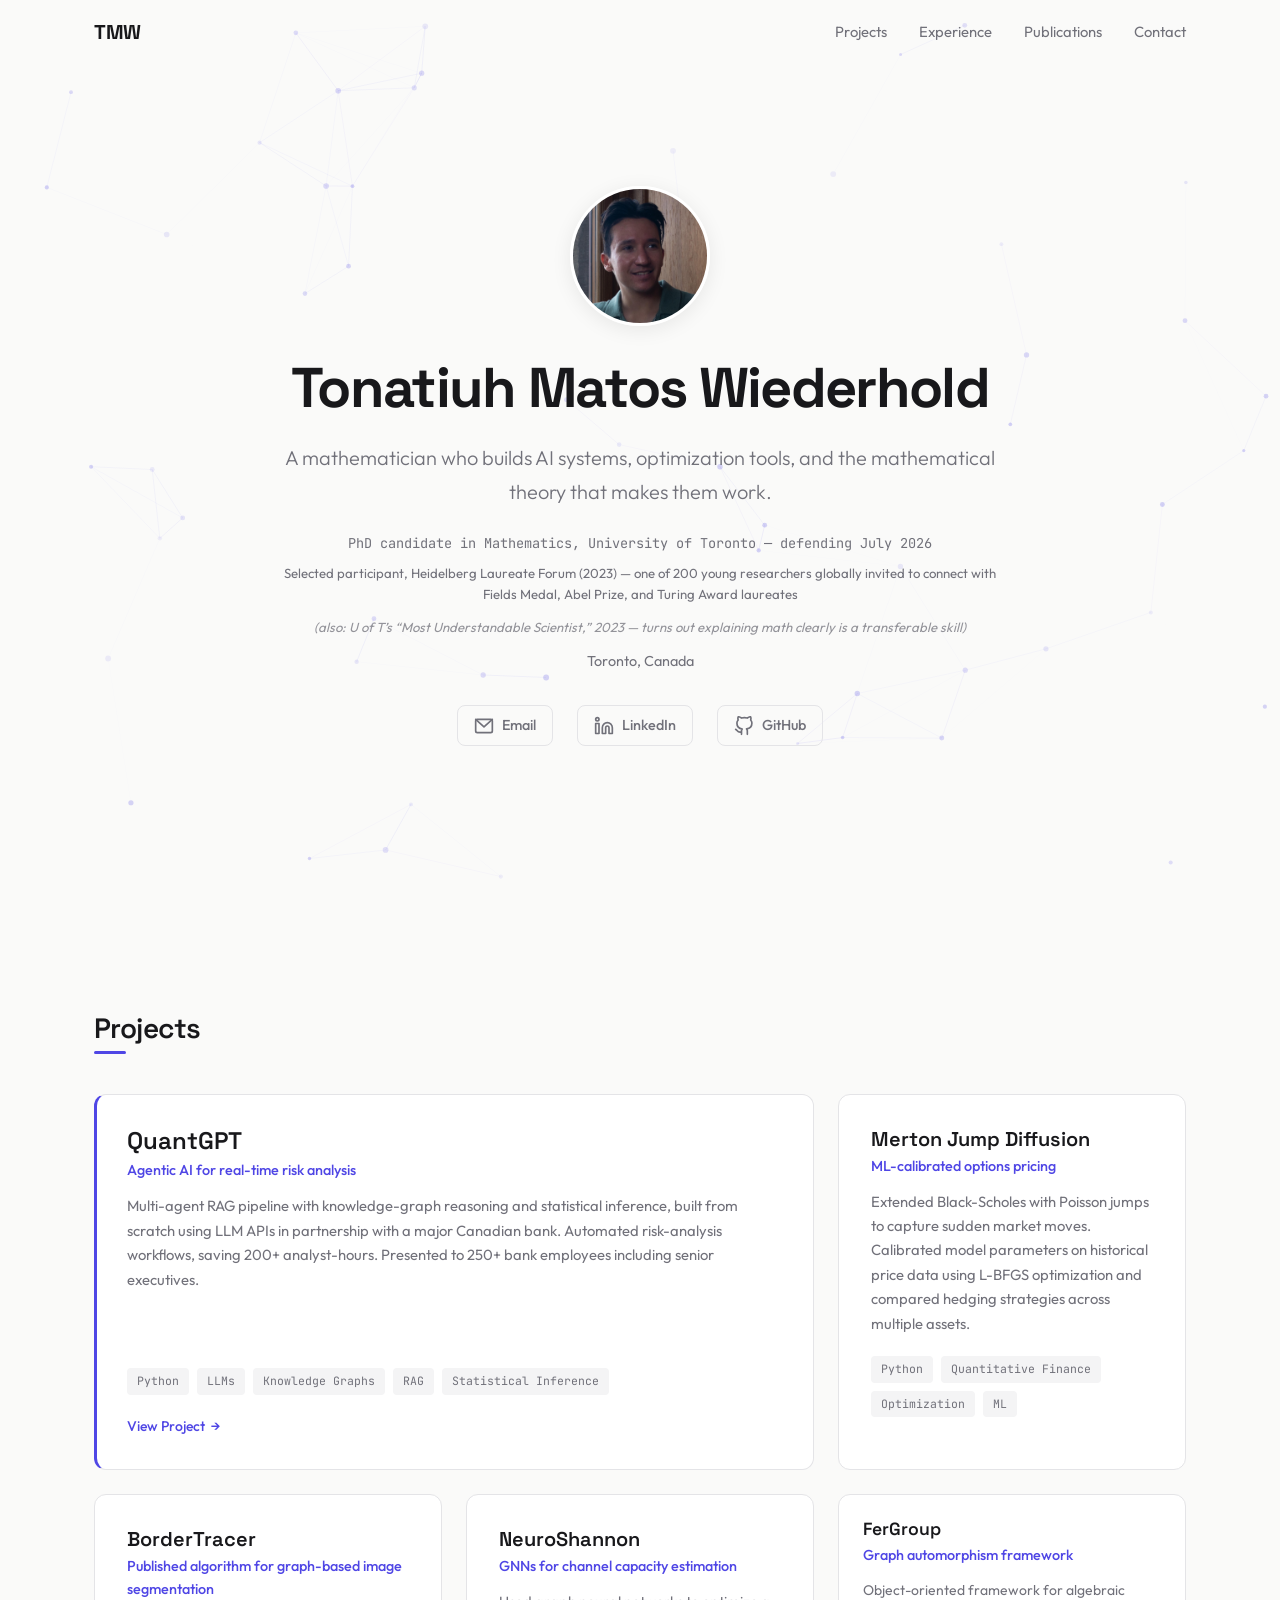
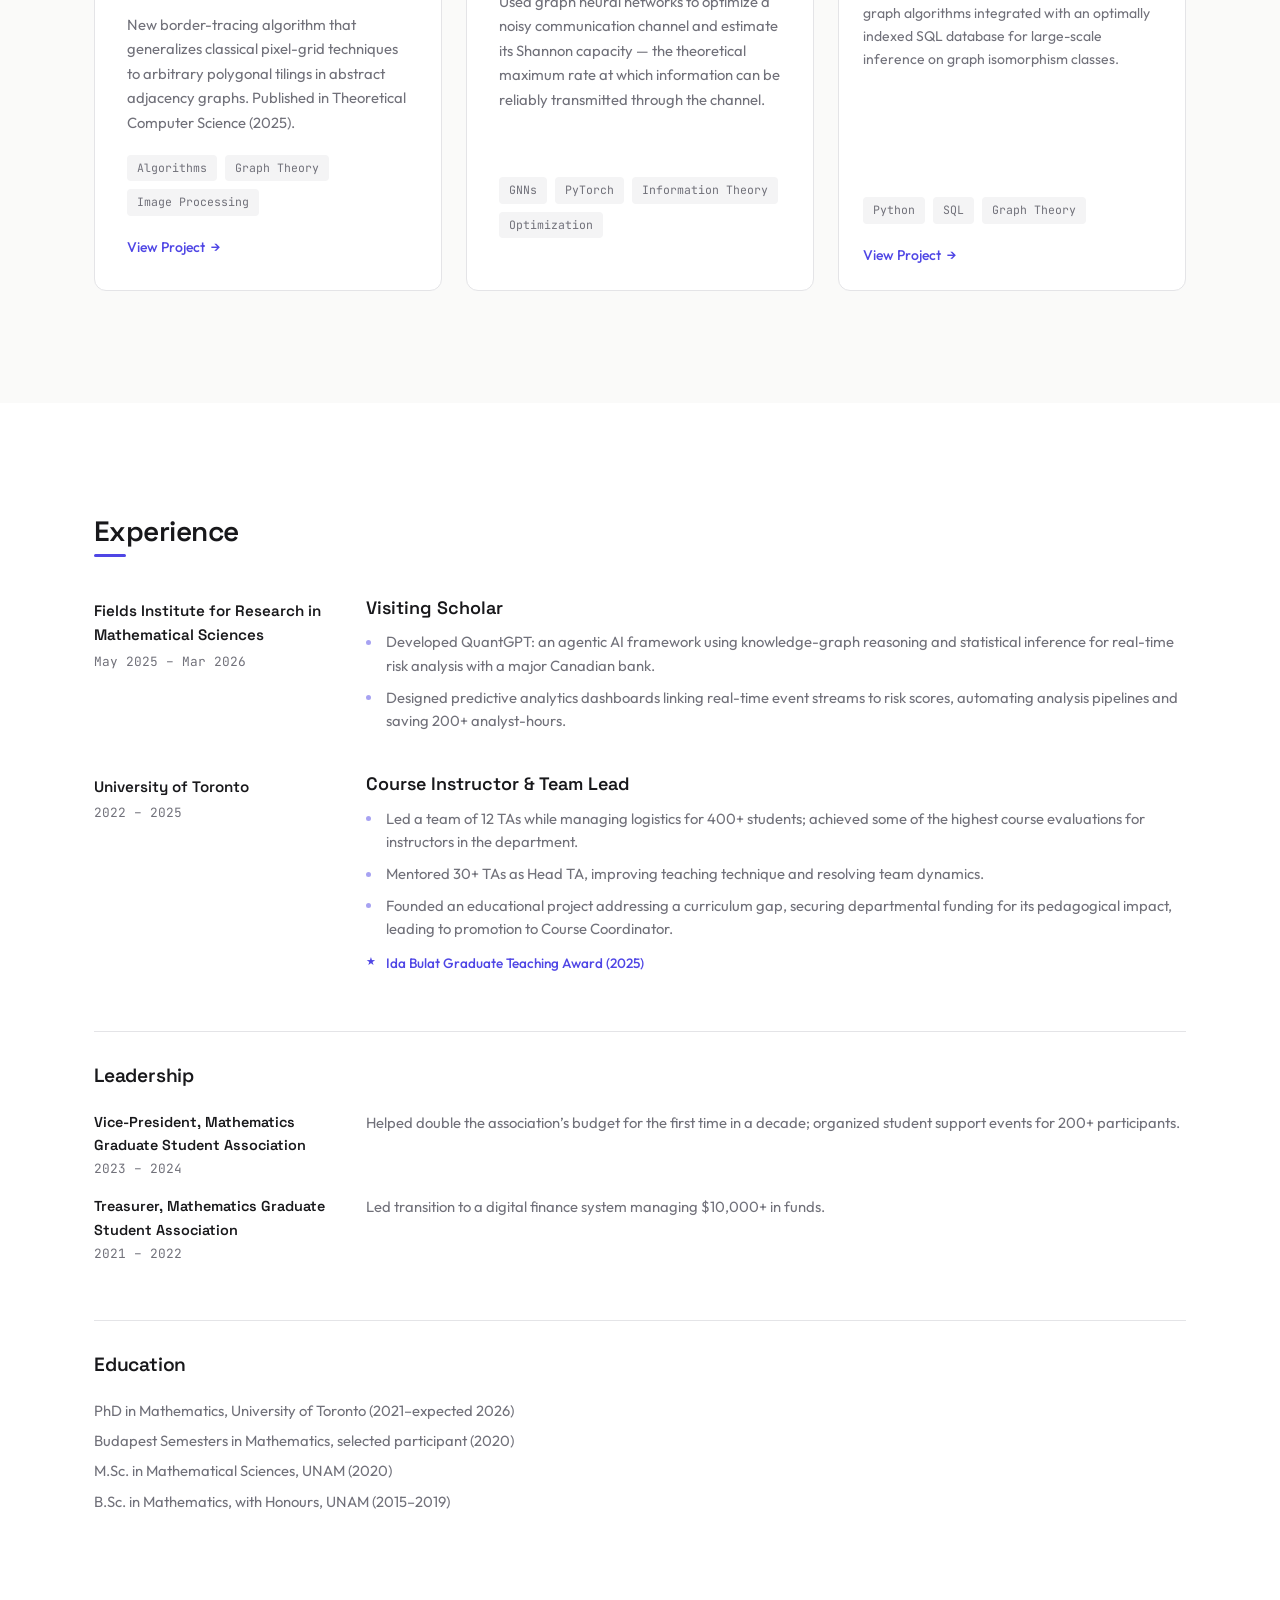
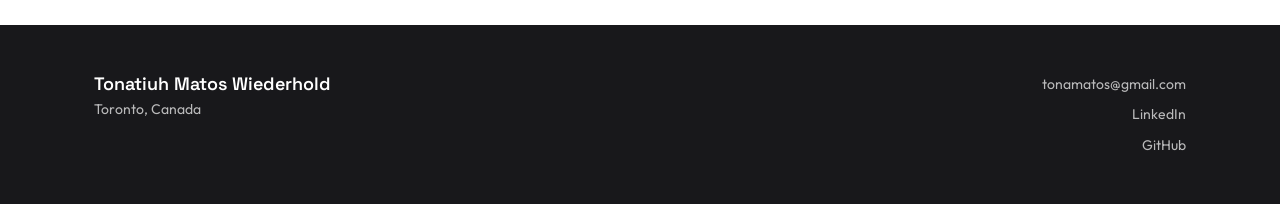
==== index.html @ ba85b195 "init" ====
<!DOCTYPE html>
<html lang="en">
<head>
  <meta charset="UTF-8">
  <meta name="viewport" content="width=device-width, initial-scale=1.0">
  <title>Tonatiuh Matos Wiederhold</title>
  <meta name="description" content="Mathematician building AI systems, optimization tools, and the mathematical theory that makes them work. PhD candidate at the University of Toronto.">
  <meta property="og:title" content="Tonatiuh Matos Wiederhold">
  <meta property="og:description" content="Mathematician building AI systems, optimization tools, and the theory behind them.">
  <meta property="og:type" content="website">
  <meta property="og:url" content="https://wiederhold.dev">
  <link rel="canonical" href="https://wiederhold.dev">
  <link rel="icon" href="images/favicon.ico">
  <link rel="preconnect" href="https://fonts.googleapis.com">
  <link rel="preconnect" href="https://fonts.gstatic.com" crossorigin>
  <link href="https://fonts.googleapis.com/css2?family=Space+Grotesk:wght@500;600;700&family=Outfit:wght@300;400;500&family=JetBrains+Mono:wght@400&display=swap" rel="stylesheet">
  <link rel="stylesheet" href="css/style.css">
</head>
<body>
  <nav class="nav" id="nav">
    <div class="nav-inner">
      <a href="/" class="nav-logo">TMW</a>
      <div class="nav-links" id="nav-links">
        <a href="#projects">Projects</a>
        <a href="#experience">Experience</a>
        <a href="publications.html">Publications</a>
        <a href="#contact">Contact</a>
      </div>
      <button class="nav-toggle" id="nav-toggle" aria-label="Toggle menu">
        <span></span>
        <span></span>
        <span></span>
      </button>
    </div>
  </nav>

  <section class="hero" id="hero">
    <canvas id="graph-canvas"></canvas>
    <div class="hero-content">
      <img src="images/headshot.jpg" alt="Tonatiuh Matos Wiederhold" class="hero-headshot">
      <h1 class="hero-name">Tonatiuh Matos Wiederhold</h1>
      <p class="hero-tagline">A mathematician who builds AI systems, optimization tools, and the mathematical theory that makes them work.</p>
      <p class="hero-status">PhD candidate in Mathematics, University of Toronto &mdash; defending July 2026</p>
      <p class="hero-hlf">Selected participant, Heidelberg Laureate Forum (2023) &mdash; one of 200 young researchers globally invited to connect with Fields Medal, Abel Prize, and Turing Award laureates</p>
      <p class="hero-aside">(also: U of T&rsquo;s &ldquo;Most Understandable Scientist,&rdquo; 2023 &mdash; turns out explaining math clearly is a transferable skill)</p>
      <p class="hero-location">Toronto, Canada</p>
      <div class="hero-links">
        <a href="mailto:tonamatos@gmail.com" class="hero-link" aria-label="Email">
          <svg width="20" height="20" viewBox="0 0 24 24" fill="none" stroke="currentColor" stroke-width="2" stroke-linecap="round" stroke-linejoin="round"><rect x="2" y="4" width="20" height="16" rx="2"/><path d="M22 4L12 13 2 4"/></svg>
          Email
        </a>
        <a href="https://linkedin.com/in/tonamatos" target="_blank" rel="noopener" class="hero-link" aria-label="LinkedIn">
          <svg width="20" height="20" viewBox="0 0 24 24" fill="none" stroke="currentColor" stroke-width="2" stroke-linecap="round" stroke-linejoin="round"><path d="M16 8a6 6 0 016 6v7h-4v-7a2 2 0 00-4 0v7h-4v-7a6 6 0 016-6z"/><rect x="2" y="9" width="4" height="12"/><circle cx="4" cy="4" r="2"/></svg>
          LinkedIn
        </a>
        <a href="https://github.com/tonamatos" target="_blank" rel="noopener" class="hero-link" aria-label="GitHub">
          <svg width="20" height="20" viewBox="0 0 24 24" fill="none" stroke="currentColor" stroke-width="2" stroke-linecap="round" stroke-linejoin="round"><path d="M9 19c-5 1.5-5-2.5-7-3m14 6v-3.87a3.37 3.37 0 00-.94-2.61c3.14-.35 6.44-1.54 6.44-7A5.44 5.44 0 0020 4.77 5.07 5.07 0 0019.91 1S18.73.65 16 2.48a13.38 13.38 0 00-7 0C6.27.65 5.09 1 5.09 1A5.07 5.07 0 005 4.77a5.44 5.44 0 00-1.5 3.78c0 5.42 3.3 6.61 6.44 7A3.37 3.37 0 009 18.13V22"/></svg>
          GitHub
        </a>
      </div>
    </div>
  </section>

  <section class="section" id="projects">
    <div class="container">
      <h2 class="section-heading">Projects</h2>
      <div class="project-grid" id="project-grid"></div>
    </div>
  </section>

  <section class="section section-alt" id="experience">
    <div class="container">
      <h2 class="section-heading">Experience</h2>
      <div class="experience-list" id="experience-list"></div>

      <h3 class="subsection-heading">Leadership</h3>
      <div class="leadership-list" id="leadership-list"></div>

      <h3 class="subsection-heading">Education</h3>
      <div class="education-list" id="education-list"></div>
    </div>
  </section>

  <footer class="footer" id="contact">
    <div class="container">
      <div class="footer-inner">
        <div class="footer-info">
          <h2 class="footer-name">Tonatiuh Matos Wiederhold</h2>
          <p class="footer-location">Toronto, Canada</p>
        </div>
        <div class="footer-links">
          <a href="mailto:tonamatos@gmail.com">tonamatos@gmail.com</a>
          <a href="https://linkedin.com/in/tonamatos" target="_blank" rel="noopener">LinkedIn</a>
          <a href="https://github.com/tonamatos" target="_blank" rel="noopener">GitHub</a>
        </div>
      </div>
    </div>
  </footer>

  <script src="js/graph.js"></script>
  <script src="js/main.js"></script>
</body>
</html>
---- css/style.css ----
:root {
  --bg: #FAFAF9;
  --surface: #FFFFFF;
  --text: #18181B;
  --text-secondary: #71717A;
  --accent: #4F46E5;
  --accent-hover: #4338CA;
  --accent-light: #EEF2FF;
  --border: #E4E4E7;
  --tag-bg: #F4F4F5;
  --font-display: 'Space Grotesk', sans-serif;
  --font-body: 'Outfit', sans-serif;
  --font-mono: 'JetBrains Mono', monospace;
  --max-width: 1140px;
  --nav-height: 64px;
}

*, *::before, *::after {
  margin: 0;
  padding: 0;
  box-sizing: border-box;
}

html {
  scroll-behavior: smooth;
  scroll-padding-top: var(--nav-height);
}

body {
  font-family: var(--font-body);
  font-weight: 400;
  color: var(--text);
  background: var(--bg);
  line-height: 1.6;
  -webkit-font-smoothing: antialiased;
  -moz-osx-font-smoothing: grayscale;
}

h1, h2, h3, h4 {
  font-family: var(--font-display);
  line-height: 1.2;
}

a {
  color: var(--accent);
  text-decoration: none;
  transition: color 0.2s;
}

a:hover {
  color: var(--accent-hover);
}

img {
  max-width: 100%;
  display: block;
}

.container {
  max-width: var(--max-width);
  margin: 0 auto;
  padding: 0 1.5rem;
}

/* ========== Navigation ========== */

.nav {
  position: fixed;
  top: 0;
  left: 0;
  right: 0;
  z-index: 100;
  background: transparent;
  transition: background 0.3s, box-shadow 0.3s;
}

.nav.scrolled {
  background: rgba(250, 250, 249, 0.92);
  backdrop-filter: blur(12px);
  -webkit-backdrop-filter: blur(12px);
  box-shadow: 0 1px 0 var(--border);
}

.nav-inner {
  max-width: var(--max-width);
  margin: 0 auto;
  padding: 0 1.5rem;
  height: var(--nav-height);
  display: flex;
  align-items: center;
  justify-content: space-between;
}

.nav-logo {
  font-family: var(--font-display);
  font-weight: 700;
  font-size: 1.25rem;
  color: var(--text);
  letter-spacing: -0.02em;
}

.nav-logo:hover {
  color: var(--accent);
}

.nav-links {
  display: flex;
  gap: 2rem;
}

.nav-links a {
  font-family: var(--font-body);
  font-weight: 400;
  font-size: 0.925rem;
  color: var(--text-secondary);
  transition: color 0.2s;
  position: relative;
}

.nav-links a:hover,
.nav-links a.active {
  color: var(--text);
}

.nav-links a.active::after {
  content: '';
  position: absolute;
  bottom: -4px;
  left: 0;
  right: 0;
  height: 2px;
  background: var(--accent);
  border-radius: 1px;
}

.nav-toggle {
  display: none;
  flex-direction: column;
  gap: 5px;
  background: none;
  border: none;
  cursor: pointer;
  padding: 4px;
}

.nav-toggle span {
  display: block;
  width: 22px;
  height: 2px;
  background: var(--text);
  border-radius: 1px;
  transition: transform 0.3s, opacity 0.3s;
}

.nav-toggle.open span:nth-child(1) {
  transform: translateY(7px) rotate(45deg);
}

.nav-toggle.open span:nth-child(2) {
  opacity: 0;
}

.nav-toggle.open span:nth-child(3) {
  transform: translateY(-7px) rotate(-45deg);
}

/* ========== Hero ========== */

.hero {
  position: relative;
  min-height: 100vh;
  display: flex;
  align-items: center;
  justify-content: center;
  overflow: hidden;
  padding: 6rem 1.5rem 4rem;
}

#graph-canvas {
  position: absolute;
  top: 0;
  left: 0;
  width: 100%;
  height: 100%;
  pointer-events: none;
}

.hero-content {
  position: relative;
  z-index: 1;
  text-align: center;
  max-width: 720px;
}

.hero-headshot {
  width: 140px;
  height: 140px;
  border-radius: 50%;
  object-fit: cover;
  margin: 0 auto 1.75rem;
  border: 3px solid var(--surface);
  box-shadow: 0 4px 20px rgba(0, 0, 0, 0.08);
}

.hero-name {
  font-size: clamp(2.25rem, 5vw, 3.5rem);
  font-weight: 700;
  letter-spacing: -0.03em;
  margin-bottom: 1.25rem;
  color: var(--text);
}

.hero-tagline {
  font-size: clamp(1.05rem, 2vw, 1.25rem);
  font-weight: 300;
  color: var(--text-secondary);
  line-height: 1.7;
  margin-bottom: 1.5rem;
}

.hero-status {
  font-family: var(--font-mono);
  font-size: 0.85rem;
  color: var(--text-secondary);
  margin-bottom: 0.5rem;
}

.hero-hlf {
  font-size: 0.825rem;
  color: var(--text-secondary);
  margin-bottom: 0.75rem;
}

.hero-aside {
  font-size: 0.825rem;
  color: var(--text-secondary);
  opacity: 0.75;
  font-style: italic;
  margin-bottom: 0.75rem;
}

.hero-location {
  font-size: 0.9rem;
  color: var(--text-secondary);
  margin-bottom: 2rem;
}

.hero-links {
  display: flex;
  gap: 1.5rem;
  justify-content: center;
  flex-wrap: wrap;
}

.hero-link {
  display: inline-flex;
  align-items: center;
  gap: 0.5rem;
  font-size: 0.9rem;
  font-weight: 500;
  color: var(--text-secondary);
  padding: 0.5rem 1rem;
  border: 1px solid var(--border);
  border-radius: 8px;
  transition: border-color 0.2s, color 0.2s, background 0.2s;
}

.hero-link:hover {
  color: var(--accent);
  border-color: var(--accent);
  background: var(--accent-light);
}

.hero-link svg {
  flex-shrink: 0;
}

/* ========== Sections ========== */

.section {
  padding: 7rem 0;
}

.section-alt {
  background: var(--surface);
}

.section-heading {
  font-size: 1.75rem;
  font-weight: 600;
  letter-spacing: -0.02em;
  margin-bottom: 3rem;
  position: relative;
  display: inline-block;
}

.section-heading::after {
  content: '';
  position: absolute;
  bottom: -8px;
  left: 0;
  width: 2rem;
  height: 3px;
  background: var(--accent);
  border-radius: 2px;
}

/* ========== Project Grid ========== */

.project-grid {
  display: grid;
  grid-template-columns: repeat(3, 1fr);
  gap: 1.5rem;
}

.project-card {
  background: var(--surface);
  border: 1px solid var(--border);
  border-radius: 12px;
  padding: 2rem;
  transition: transform 0.2s, box-shadow 0.2s, border-color 0.2s;
  display: flex;
  flex-direction: column;
}

.project-card:hover {
  transform: translateY(-2px);
  box-shadow: 0 8px 24px rgba(0, 0, 0, 0.06);
  border-color: rgba(79, 70, 229, 0.3);
}

.project-card.featured {
  grid-column: span 2;
  border-left: 3px solid var(--accent);
  padding-left: calc(2rem - 2px);
}

.project-card.minor {
  padding: 1.5rem;
}

.project-card .card-title {
  font-family: var(--font-display);
  font-size: 1.25rem;
  font-weight: 600;
  color: var(--text);
  margin-bottom: 0.25rem;
}

.project-card.featured .card-title {
  font-size: 1.5rem;
}

.project-card.minor .card-title {
  font-size: 1.1rem;
}

.project-card .card-tagline {
  font-size: 0.9rem;
  font-weight: 500;
  color: var(--accent);
  margin-bottom: 0.75rem;
}

.project-card .card-description {
  font-size: 0.925rem;
  color: var(--text-secondary);
  line-height: 1.65;
  margin-bottom: 1.25rem;
  flex-grow: 1;
}

.project-card.minor .card-description {
  font-size: 0.875rem;
}

.card-tags {
  display: flex;
  flex-wrap: wrap;
  gap: 0.5rem;
  margin-bottom: 1.25rem;
}

.card-tag {
  font-family: var(--font-mono);
  font-size: 0.72rem;
  color: var(--text-secondary);
  background: var(--tag-bg);
  padding: 0.25rem 0.625rem;
  border-radius: 4px;
}

.card-links {
  display: flex;
  gap: 1rem;
  margin-top: auto;
}

.card-link {
  font-size: 0.875rem;
  font-weight: 500;
  color: var(--accent);
  display: inline-flex;
  align-items: center;
  gap: 0.35rem;
  transition: gap 0.2s;
}

.card-link:hover {
  gap: 0.5rem;
}

.card-link .arrow {
  transition: transform 0.2s;
}

.card-link:hover .arrow {
  transform: translateX(2px);
}

/* ========== Experience ========== */

.experience-list {
  display: flex;
  flex-direction: column;
  gap: 2.5rem;
}

.exp-item {
  display: grid;
  grid-template-columns: 240px 1fr;
  gap: 2rem;
}

.exp-meta {
  padding-top: 0.125rem;
}

.exp-org {
  font-family: var(--font-display);
  font-weight: 600;
  font-size: 0.95rem;
  color: var(--text);
  margin-bottom: 0.25rem;
}

.exp-date {
  font-family: var(--font-mono);
  font-size: 0.8rem;
  color: var(--text-secondary);
}

.exp-body h3 {
  font-size: 1.125rem;
  font-weight: 600;
  color: var(--text);
  margin-bottom: 0.75rem;
}

.exp-body ul {
  list-style: none;
  display: flex;
  flex-direction: column;
  gap: 0.5rem;
}

.exp-body li {
  font-size: 0.925rem;
  color: var(--text-secondary);
  line-height: 1.6;
  padding-left: 1.25rem;
  position: relative;
}

.exp-body li::before {
  content: '';
  position: absolute;
  left: 0;
  top: 0.65em;
  width: 5px;
  height: 5px;
  border-radius: 50%;
  background: var(--accent);
  opacity: 0.5;
}

/* ========== Subsections (Leadership, Education) ========== */

.subsection-heading {
  font-size: 1.2rem;
  font-weight: 600;
  letter-spacing: -0.01em;
  color: var(--text);
  margin-top: 3.5rem;
  margin-bottom: 1.5rem;
  padding-top: 2rem;
  border-top: 1px solid var(--border);
}

.exp-award {
  font-size: 0.85rem;
  font-weight: 500;
  color: var(--accent);
  margin-top: 0.75rem;
  padding-left: 1.25rem;
  position: relative;
}

.exp-award::before {
  content: '★';
  position: absolute;
  left: 0;
  font-size: 0.7rem;
}

.leadership-list {
  display: flex;
  flex-direction: column;
  gap: 1rem;
}

.leadership-item {
  display: grid;
  grid-template-columns: 240px 1fr;
  gap: 2rem;
  font-size: 0.925rem;
  color: var(--text-secondary);
  line-height: 1.6;
}

.leadership-role {
  font-family: var(--font-display);
  font-weight: 600;
  font-size: 0.9rem;
  color: var(--text);
}

.leadership-date {
  font-family: var(--font-mono);
  font-size: 0.8rem;
  color: var(--text-secondary);
  margin-top: 0.125rem;
}

.education-list {
  display: flex;
  flex-direction: column;
  gap: 0.5rem;
}

.edu-line {
  font-size: 0.925rem;
  color: var(--text-secondary);
  line-height: 1.5;
}

/* ========== Publications ========== */

.publications-page {
  padding-top: calc(var(--nav-height) + 4rem);
  min-height: 80vh;
}

.pub-category {
  margin-bottom: 2.5rem;
}

.pub-category:last-child {
  margin-bottom: 0;
}

.pub-category-heading {
  font-family: var(--font-display);
  font-size: 1.15rem;
  font-weight: 600;
  color: var(--text);
  margin-bottom: 1rem;
  padding-bottom: 0.5rem;
  border-bottom: 2px solid var(--accent-light);
}

.pub-list {
  list-style: none;
  display: flex;
  flex-direction: column;
  gap: 0;
}

.pub-item {
  padding: 1rem 0;
  border-bottom: 1px solid var(--border);
}

.pub-item:last-child {
  border-bottom: none;
}

.pub-authors {
  font-size: 0.825rem;
  color: var(--text-secondary);
  margin-bottom: 0.25rem;
}

.pub-title {
  font-family: var(--font-display);
  font-weight: 600;
  font-size: 1rem;
  color: var(--text);
  margin-bottom: 0.25rem;
}

.pub-venue {
  font-size: 0.85rem;
  color: var(--text-secondary);
  font-style: italic;
}

.pub-link {
  font-size: 0.85rem;
  font-weight: 500;
}

/* ========== Footer ========== */

.footer {
  background: var(--text);
  color: rgba(255, 255, 255, 0.7);
  padding: 3rem 0;
}

.footer-inner {
  display: flex;
  justify-content: space-between;
  align-items: flex-start;
  flex-wrap: wrap;
  gap: 2rem;
}

.footer-name {
  font-size: 1.125rem;
  font-weight: 600;
  color: #fff;
  margin-bottom: 0.25rem;
}

.footer-location {
  font-size: 0.875rem;
}

.footer-links {
  display: flex;
  flex-direction: column;
  gap: 0.5rem;
  text-align: right;
}

.footer-links a {
  color: rgba(255, 255, 255, 0.7);
  font-size: 0.875rem;
  transition: color 0.2s;
}

.footer-links a:hover {
  color: #fff;
}

/* ========== Responsive ========== */

@media (max-width: 1024px) {
  .project-grid {
    grid-template-columns: repeat(2, 1fr);
  }

  .project-card.featured {
    grid-column: span 2;
  }
}

@media (max-width: 768px) {
  .nav-links {
    display: none;
    position: absolute;
    top: var(--nav-height);
    left: 0;
    right: 0;
    flex-direction: column;
    background: rgba(250, 250, 249, 0.97);
    backdrop-filter: blur(12px);
    -webkit-backdrop-filter: blur(12px);
    padding: 1rem 1.5rem 1.5rem;
    gap: 0;
    border-bottom: 1px solid var(--border);
  }

  .nav-links.open {
    display: flex;
  }

  .nav-links a {
    padding: 0.75rem 0;
    border-bottom: 1px solid var(--border);
    font-size: 1rem;
  }

  .nav-links a:last-child {
    border-bottom: none;
  }

  .nav-links a.active::after {
    display: none;
  }

  .nav-toggle {
    display: flex;
  }

  .hero {
    min-height: 90vh;
    padding: 5rem 1.5rem 3rem;
  }

  .hero-name {
    font-size: 2rem;
  }

  .section {
    padding: 4rem 0;
  }

  .section-heading {
    margin-bottom: 2rem;
  }

  .project-grid {
    grid-template-columns: 1fr;
  }

  .project-card.featured {
    grid-column: span 1;
  }

  .exp-item {
    grid-template-columns: 1fr;
    gap: 0.5rem;
  }

  .leadership-item {
    grid-template-columns: 1fr;
    gap: 0.25rem;
  }

  .hero-headshot {
    width: 110px;
    height: 110px;
    margin-bottom: 1.25rem;
  }

  .footer-inner {
    flex-direction: column;
  }

  .footer-links {
    text-align: left;
    flex-direction: row;
    flex-wrap: wrap;
    gap: 1rem;
  }
}

@media (max-width: 480px) {
  .hero-links {
    flex-direction: column;
    align-items: center;
  }

  .hero-link {
    width: 100%;
    max-width: 200px;
    justify-content: center;
  }
}

@media (prefers-reduced-motion: reduce) {
  html {
    scroll-behavior: auto;
  }

  .project-card {
    transition: none;
  }

  .card-link, .card-link .arrow {
    transition: none;
  }
}
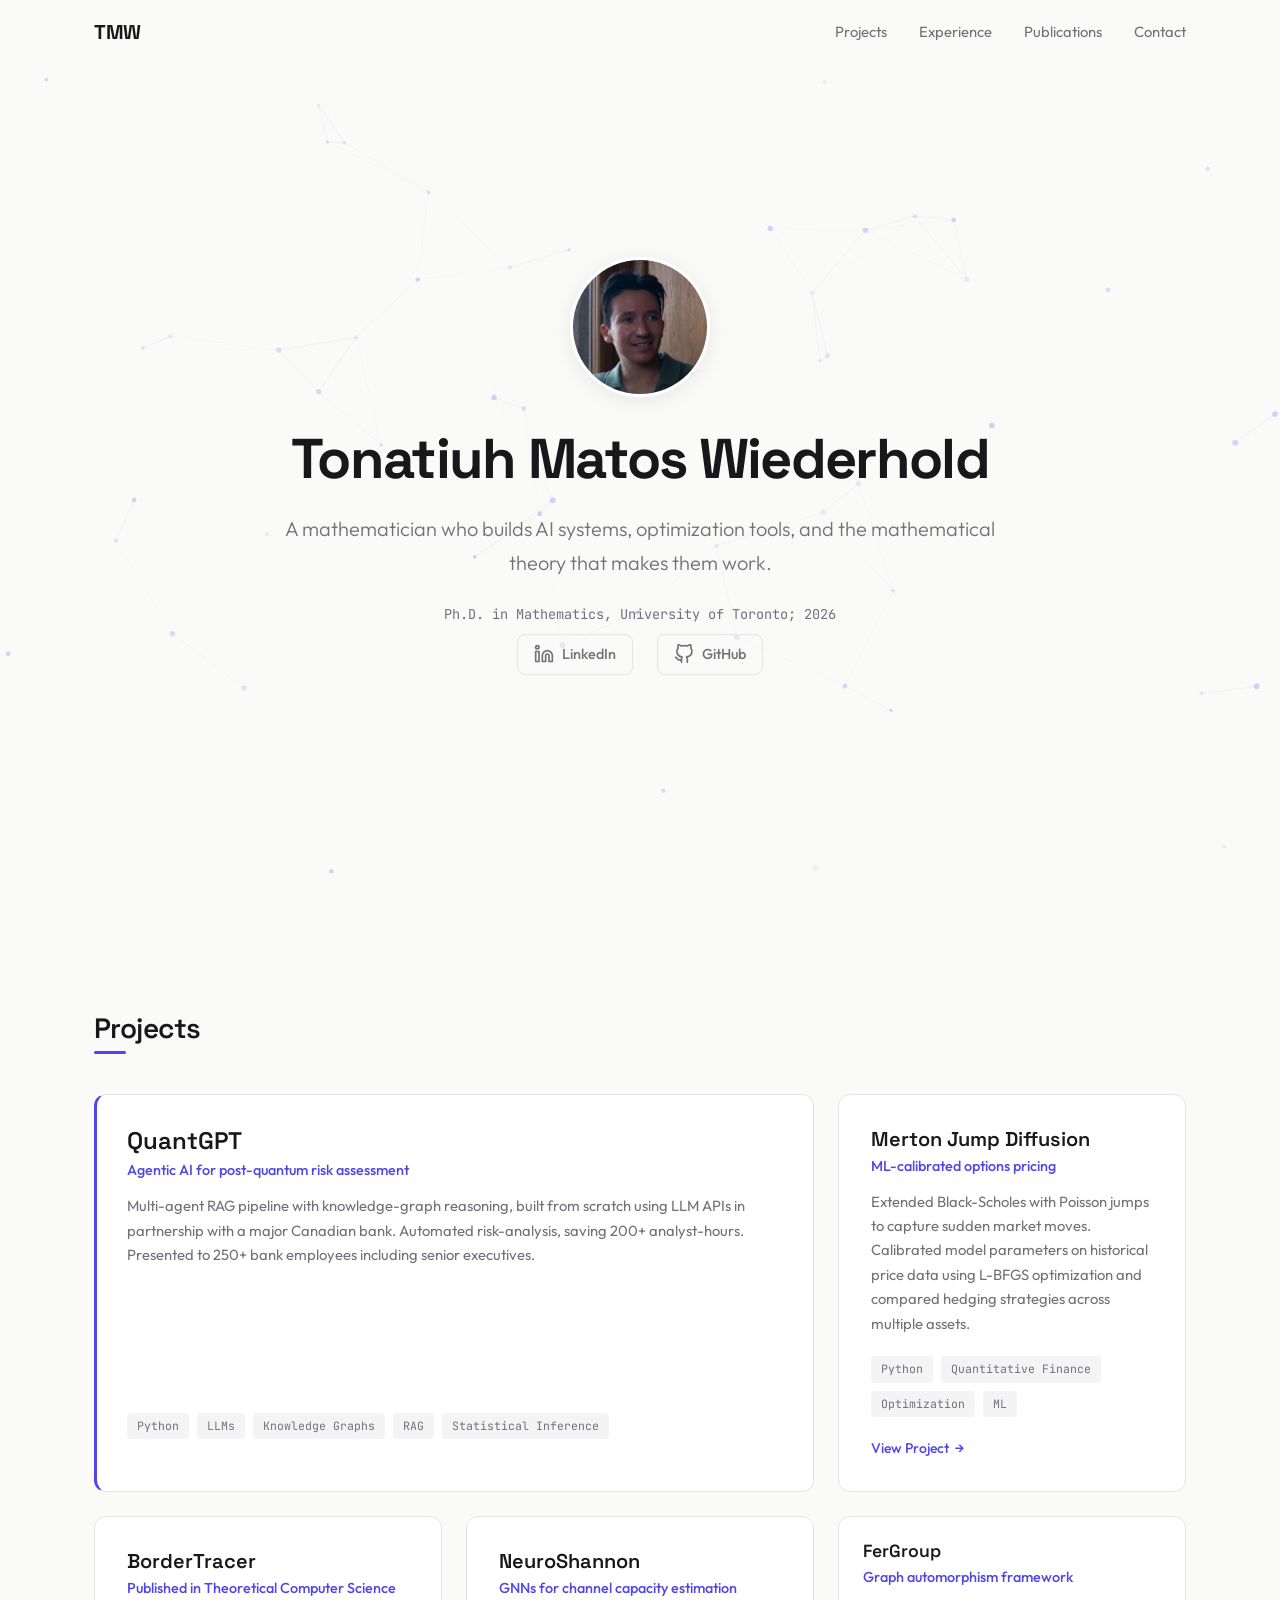
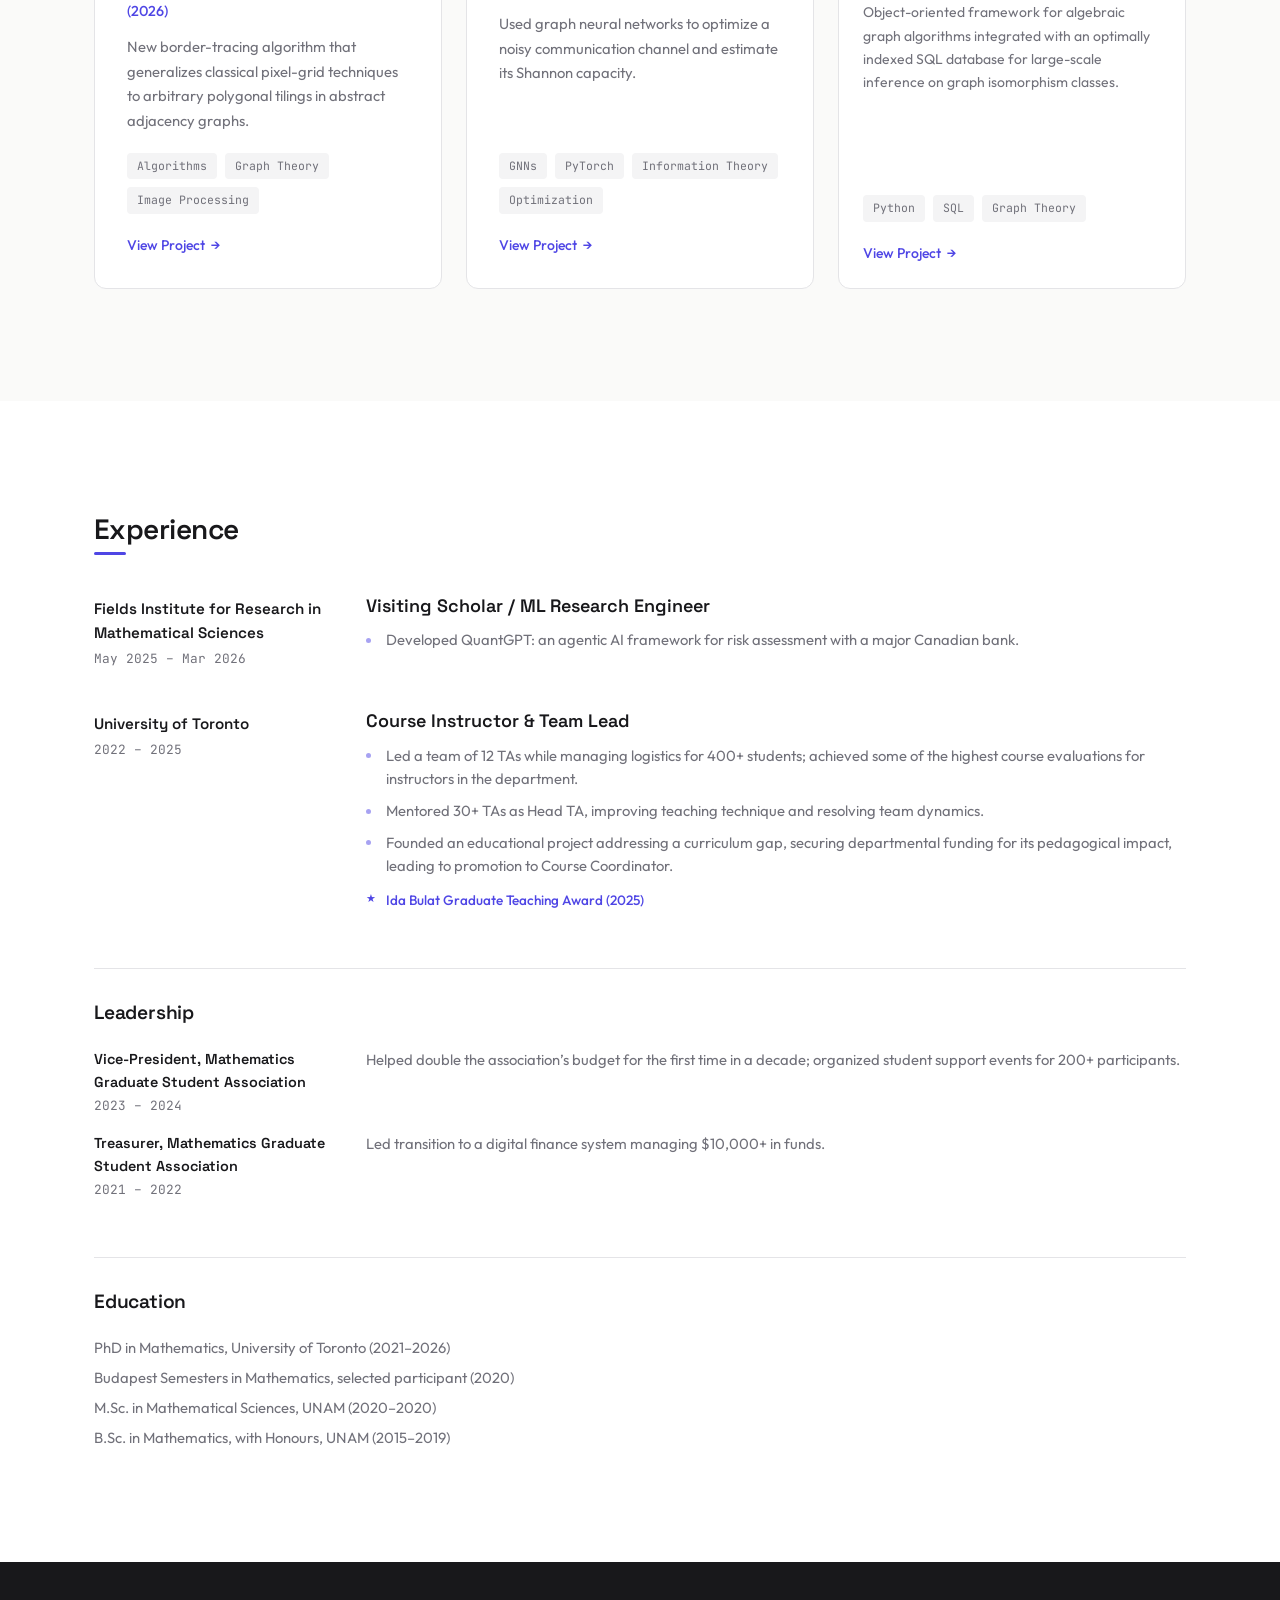
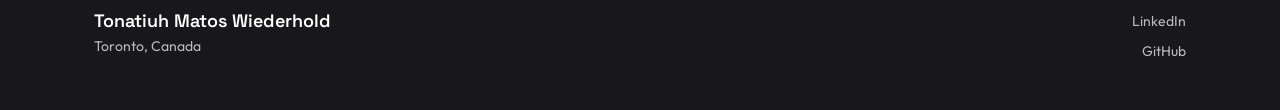
==== commit f346fa8e: "update titles" ====
--- a/index.html
+++ b/index.html
@@ -40,15 +40,8 @@
       <img src="images/headshot.jpg" alt="Tonatiuh Matos Wiederhold" class="hero-headshot">
       <h1 class="hero-name">Tonatiuh Matos Wiederhold</h1>
       <p class="hero-tagline">A mathematician who builds AI systems, optimization tools, and the mathematical theory that makes them work.</p>
-      <p class="hero-status">PhD candidate in Mathematics, University of Toronto &mdash; defending July 2026</p>
-      <p class="hero-hlf">Selected participant, Heidelberg Laureate Forum (2023) &mdash; one of 200 young researchers globally invited to connect with Fields Medal, Abel Prize, and Turing Award laureates</p>
-      <p class="hero-aside">(also: U of T&rsquo;s &ldquo;Most Understandable Scientist,&rdquo; 2023 &mdash; turns out explaining math clearly is a transferable skill)</p>
-      <p class="hero-location">Toronto, Canada</p>
+      <p class="hero-status">Ph.D. in Mathematics, University of Toronto; 2026</p>
       <div class="hero-links">
-        <a href="mailto:tonamatos@gmail.com" class="hero-link" aria-label="Email">
-          <svg width="20" height="20" viewBox="0 0 24 24" fill="none" stroke="currentColor" stroke-width="2" stroke-linecap="round" stroke-linejoin="round"><rect x="2" y="4" width="20" height="16" rx="2"/><path d="M22 4L12 13 2 4"/></svg>
-          Email
-        </a>
         <a href="https://linkedin.com/in/tonamatos" target="_blank" rel="noopener" class="hero-link" aria-label="LinkedIn">
           <svg width="20" height="20" viewBox="0 0 24 24" fill="none" stroke="currentColor" stroke-width="2" stroke-linecap="round" stroke-linejoin="round"><path d="M16 8a6 6 0 016 6v7h-4v-7a2 2 0 00-4 0v7h-4v-7a6 6 0 016-6z"/><rect x="2" y="9" width="4" height="12"/><circle cx="4" cy="4" r="2"/></svg>
           LinkedIn
@@ -89,7 +82,6 @@
           <p class="footer-location">Toronto, Canada</p>
         </div>
         <div class="footer-links">
-          <a href="mailto:tonamatos@gmail.com">tonamatos@gmail.com</a>
           <a href="https://linkedin.com/in/tonamatos" target="_blank" rel="noopener">LinkedIn</a>
           <a href="https://github.com/tonamatos" target="_blank" rel="noopener">GitHub</a>
         </div>
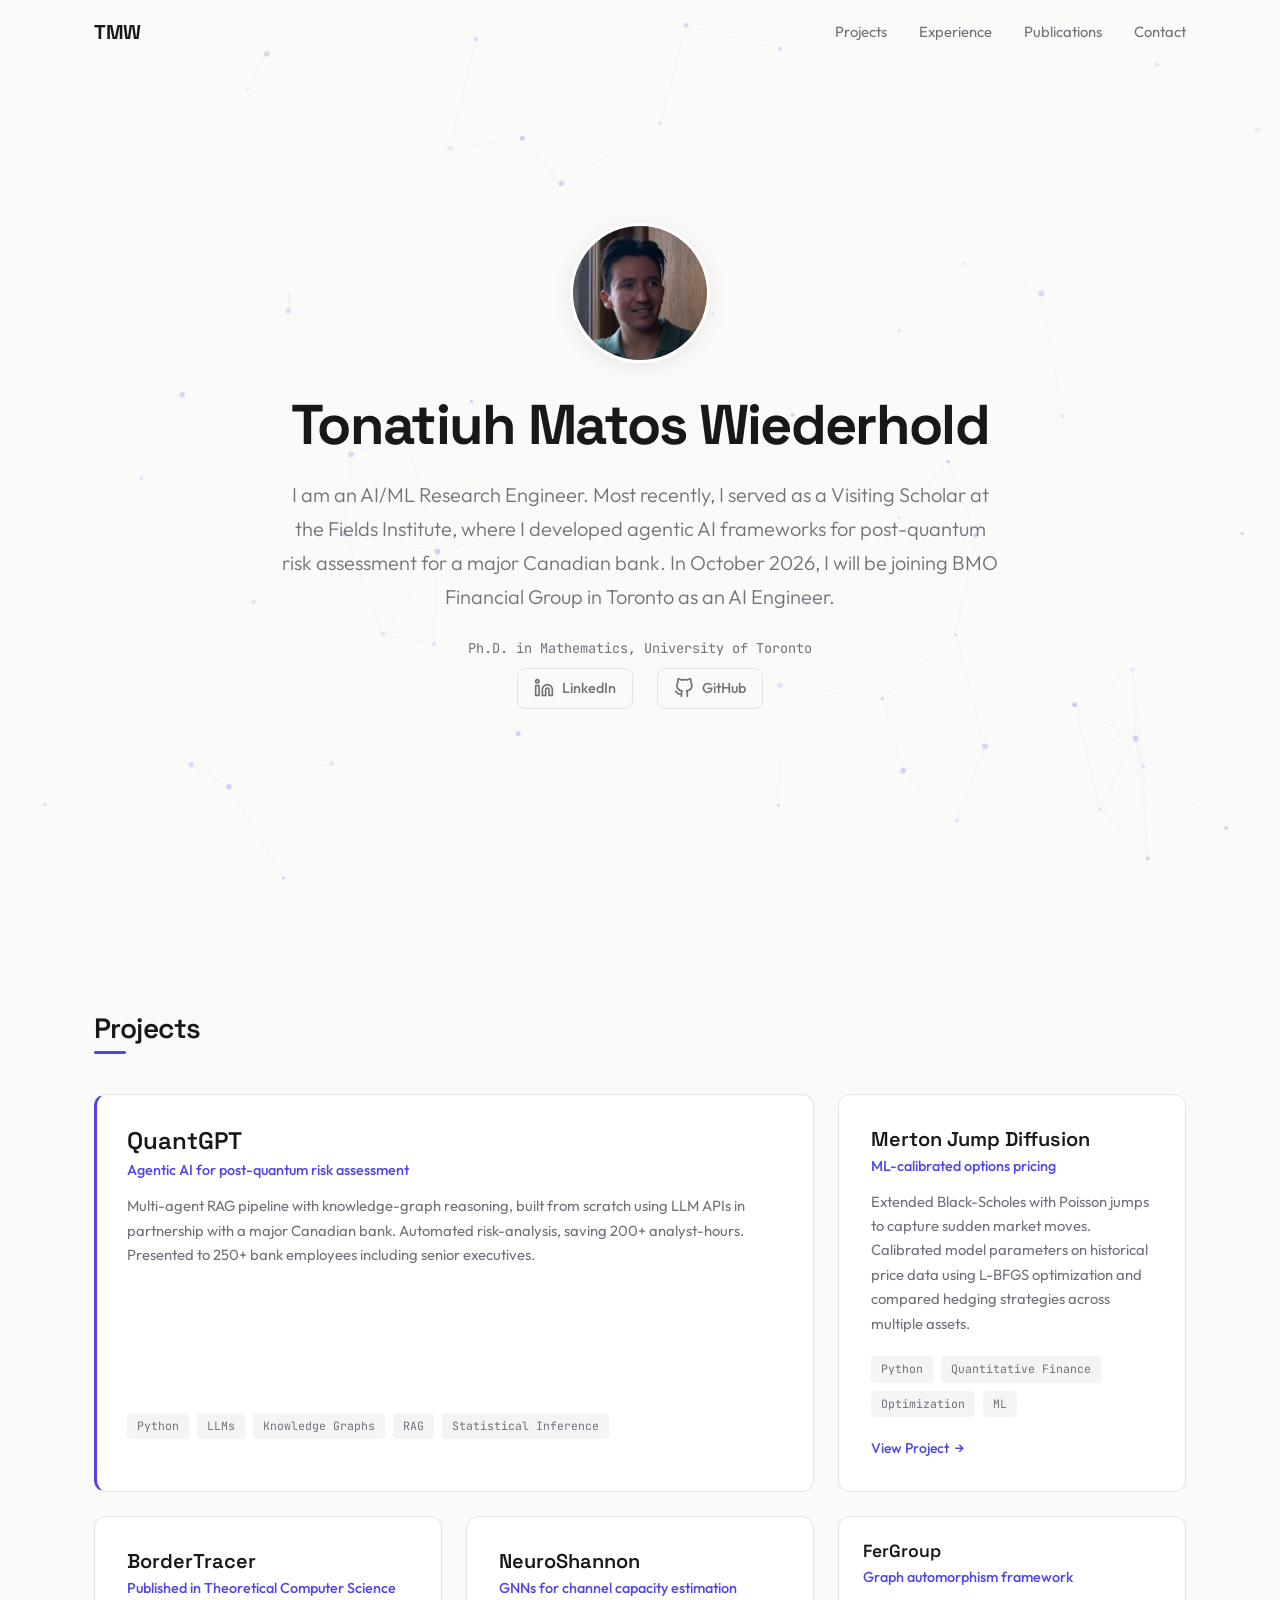
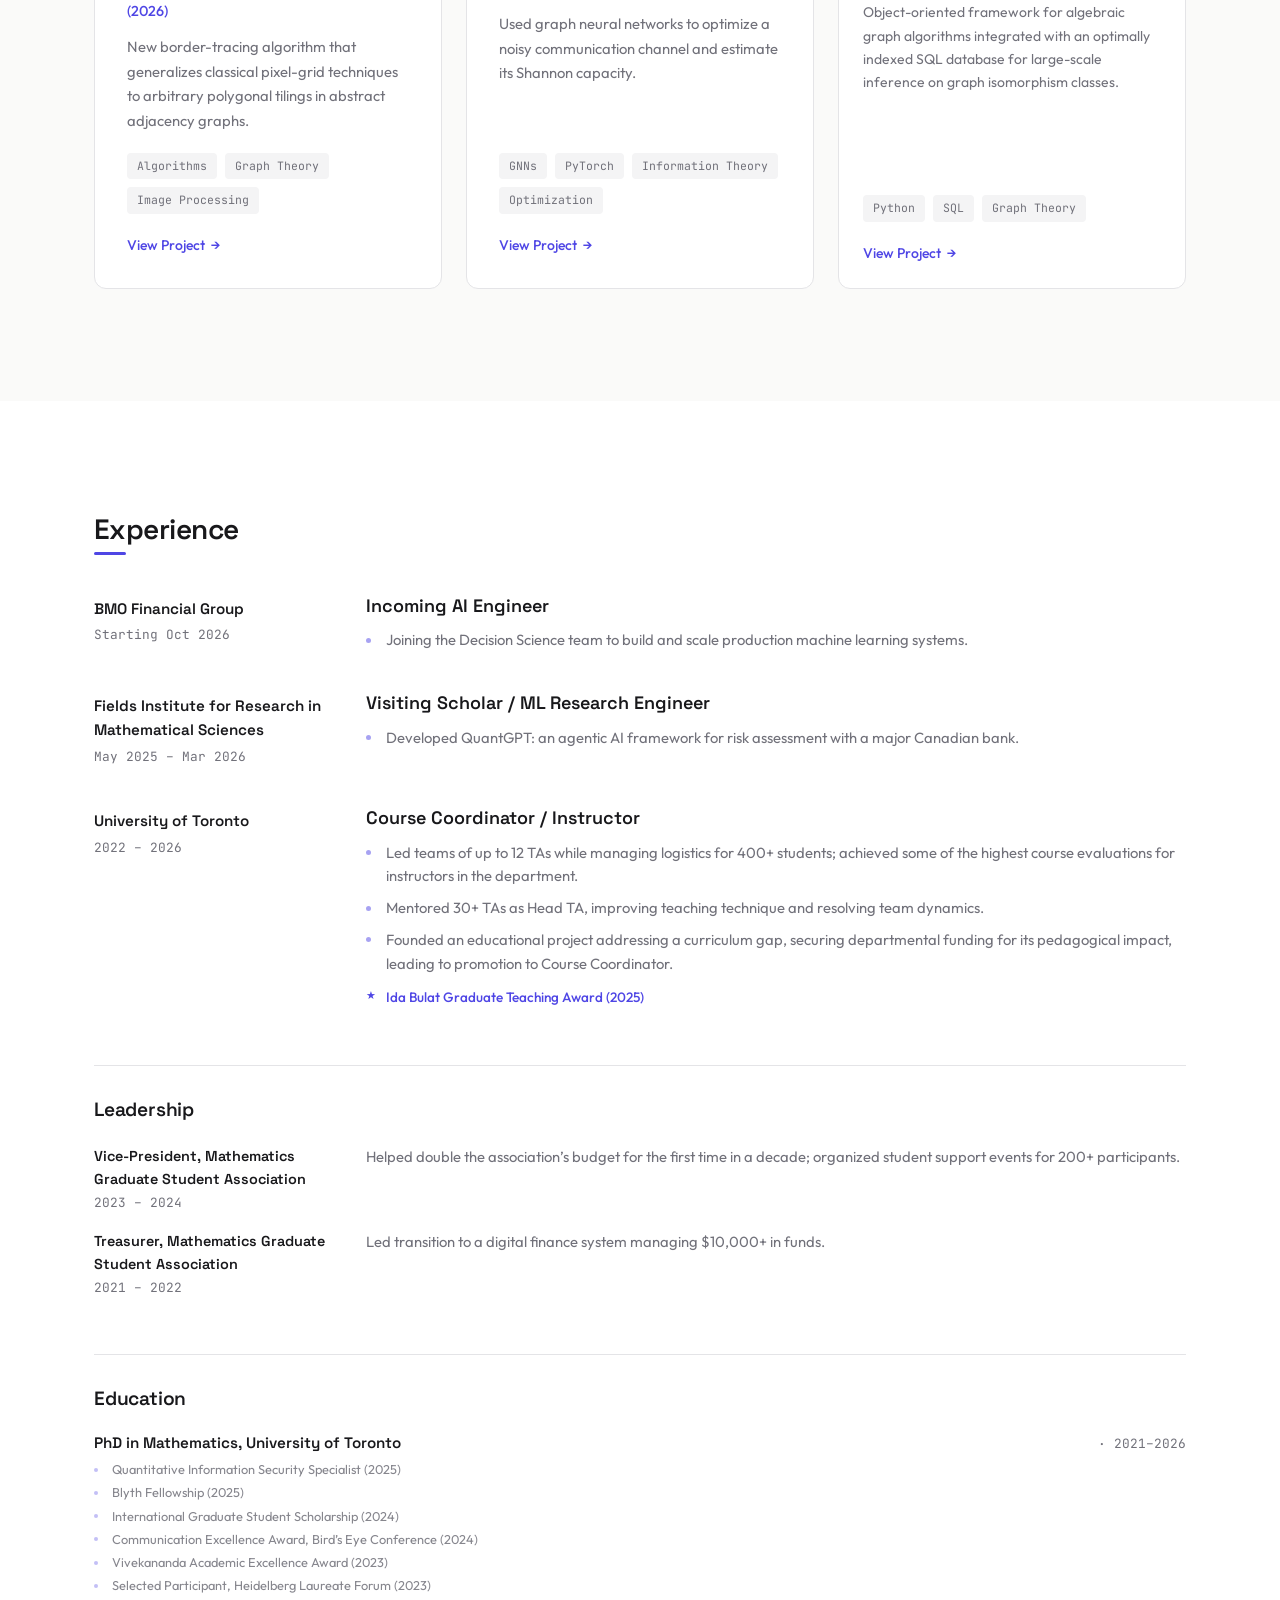
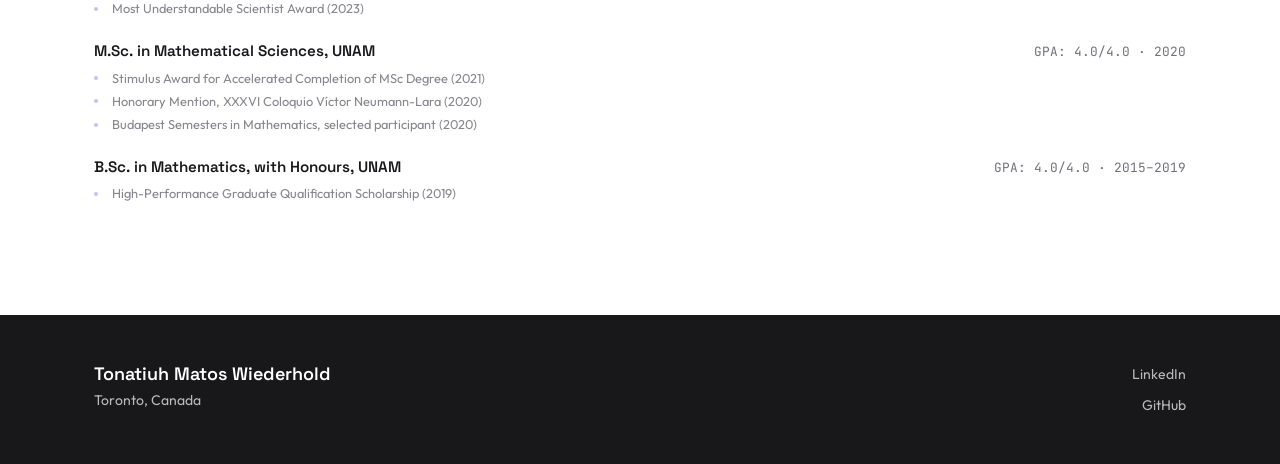
==== commit 31fb8ff2: "fix bulleted points" ====
--- a/index.html
+++ b/index.html
@@ -39,8 +39,8 @@
     <div class="hero-content">
       <img src="images/headshot.jpg" alt="Tonatiuh Matos Wiederhold" class="hero-headshot">
       <h1 class="hero-name">Tonatiuh Matos Wiederhold</h1>
-      <p class="hero-tagline">A mathematician who builds AI systems, optimization tools, and the mathematical theory that makes them work.</p>
-      <p class="hero-status">Ph.D. in Mathematics, University of Toronto; 2026</p>
+      <p class="hero-tagline">I am an AI/ML Research Engineer. Most recently, I served as a Visiting Scholar at the Fields Institute, where I developed agentic AI frameworks for post-quantum risk assessment for a major Canadian bank. In October 2026, I will be joining BMO Financial Group in Toronto as an AI Engineer.</p>
+      <p class="hero-status">Ph.D. in Mathematics, University of Toronto</p>
       <div class="hero-links">
         <a href="https://linkedin.com/in/tonamatos" target="_blank" rel="noopener" class="hero-link" aria-label="LinkedIn">
           <svg width="20" height="20" viewBox="0 0 24 24" fill="none" stroke="currentColor" stroke-width="2" stroke-linecap="round" stroke-linejoin="round"><path d="M16 8a6 6 0 016 6v7h-4v-7a2 2 0 00-4 0v7h-4v-7a6 6 0 016-6z"/><rect x="2" y="9" width="4" height="12"/><circle cx="4" cy="4" r="2"/></svg>
--- a/css/style.css
+++ b/css/style.css
@@ -545,13 +545,67 @@
 .education-list {
   display: flex;
   flex-direction: column;
-  gap: 0.5rem;
-}
-
-.edu-line {
-  font-size: 0.925rem;
-  color: var(--text-secondary);
+  gap: 1.5rem;
+}
+
+.edu-item {
+  display: flex;
+  flex-direction: column;
+  gap: 0.35rem;
+}
+
+.edu-header {
+  display: flex;
+  align-items: baseline;
+  justify-content: space-between;
+  gap: 1rem;
+  flex-wrap: wrap;
+}
+
+.edu-degree {
+  font-family: var(--font-display);
+  font-weight: 600;
+  font-size: 0.95rem;
+  color: var(--text);
+}
+
+.edu-date {
+  font-family: var(--font-mono);
+  font-size: 0.8rem;
+  color: var(--text-secondary);
+  white-space: nowrap;
+}
+
+.edu-meta {
+  font-family: var(--font-mono);
+}
+
+.edu-awards {
+  list-style: none;
+  display: flex;
+  flex-direction: column;
+  gap: 0.25rem;
+}
+
+.edu-awards li {
+  font-size: 0.8rem;
+  color: var(--text-secondary);
+  opacity: 0.85;
   line-height: 1.5;
+  padding-left: 1.1rem;
+  position: relative;
+}
+
+.edu-awards li::before {
+  content: '';
+  position: absolute;
+  left: 0;
+  top: 0.6em;
+  width: 4px;
+  height: 4px;
+  border-radius: 50%;
+  background: var(--accent);
+  opacity: 0.4;
 }
 
 /* ========== Publications ========== */
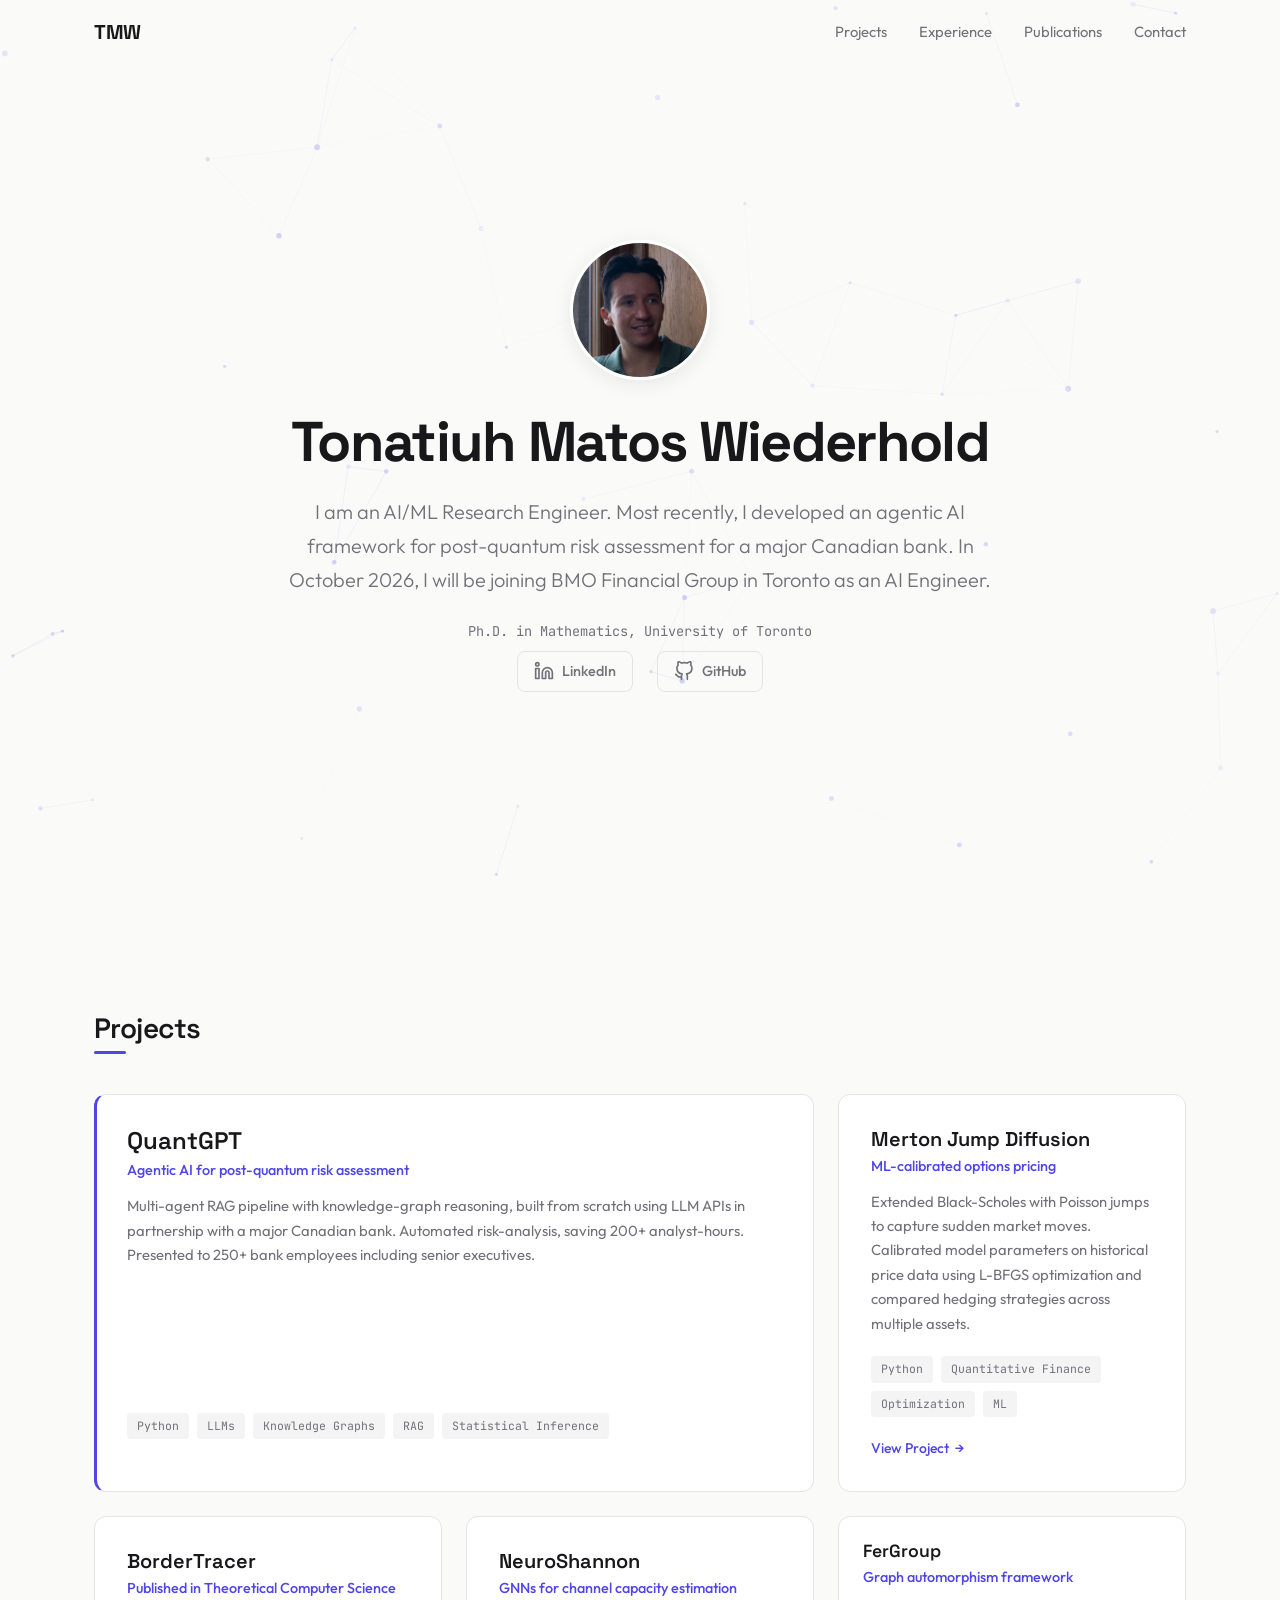
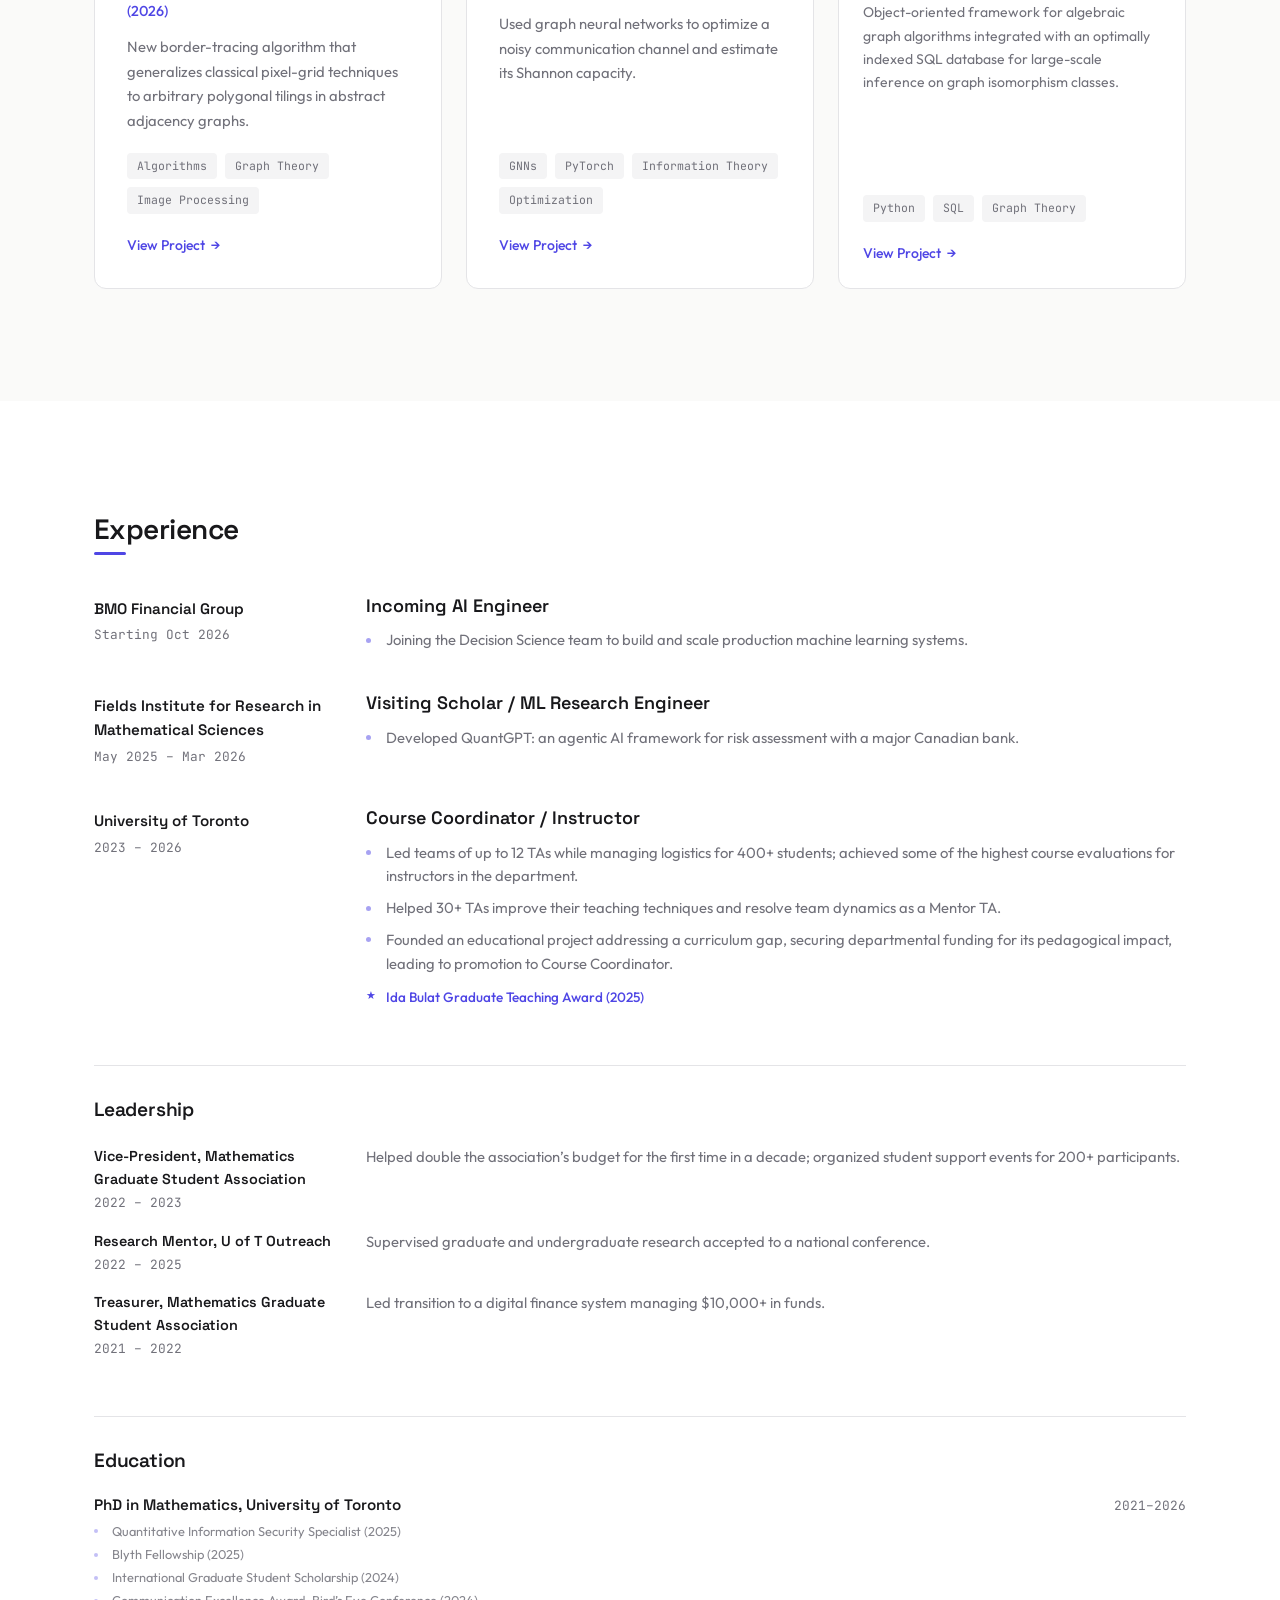
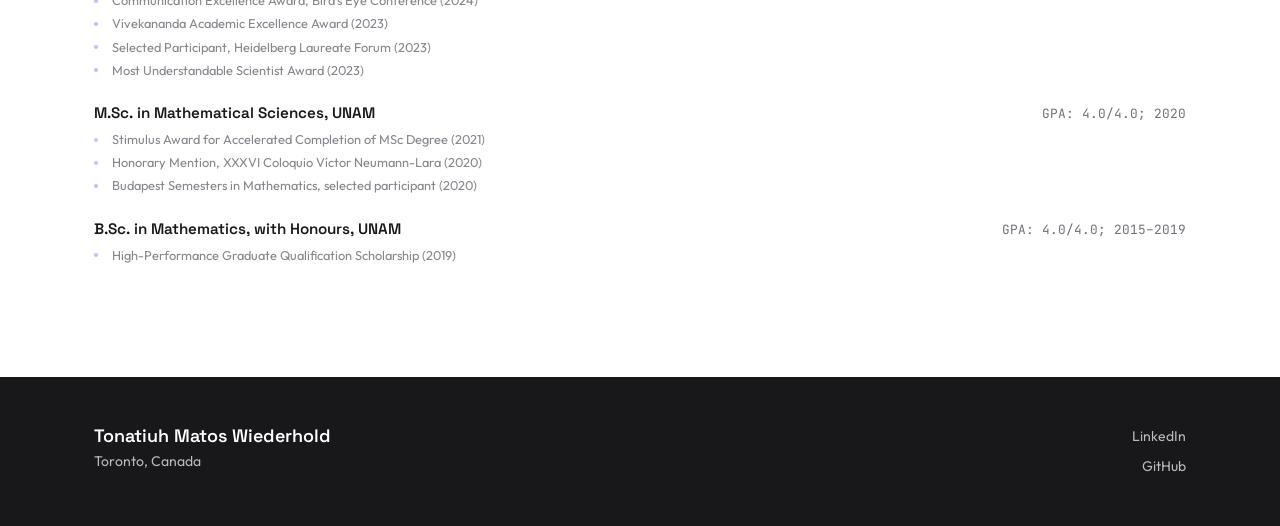
==== commit 0b15a159: "small year correction" ====
--- a/index.html
+++ b/index.html
@@ -39,7 +39,7 @@
     <div class="hero-content">
       <img src="images/headshot.jpg" alt="Tonatiuh Matos Wiederhold" class="hero-headshot">
       <h1 class="hero-name">Tonatiuh Matos Wiederhold</h1>
-      <p class="hero-tagline">I am an AI/ML Research Engineer. Most recently, I served as a Visiting Scholar at the Fields Institute, where I developed agentic AI frameworks for post-quantum risk assessment for a major Canadian bank. In October 2026, I will be joining BMO Financial Group in Toronto as an AI Engineer.</p>
+      <p class="hero-tagline">I am an AI/ML Research Engineer. Most recently, I developed an agentic AI framework for post-quantum risk assessment for a major Canadian bank. In October 2026, I will be joining BMO Financial Group in Toronto as an AI Engineer.</p>
       <p class="hero-status">Ph.D. in Mathematics, University of Toronto</p>
       <div class="hero-links">
         <a href="https://linkedin.com/in/tonamatos" target="_blank" rel="noopener" class="hero-link" aria-label="LinkedIn">
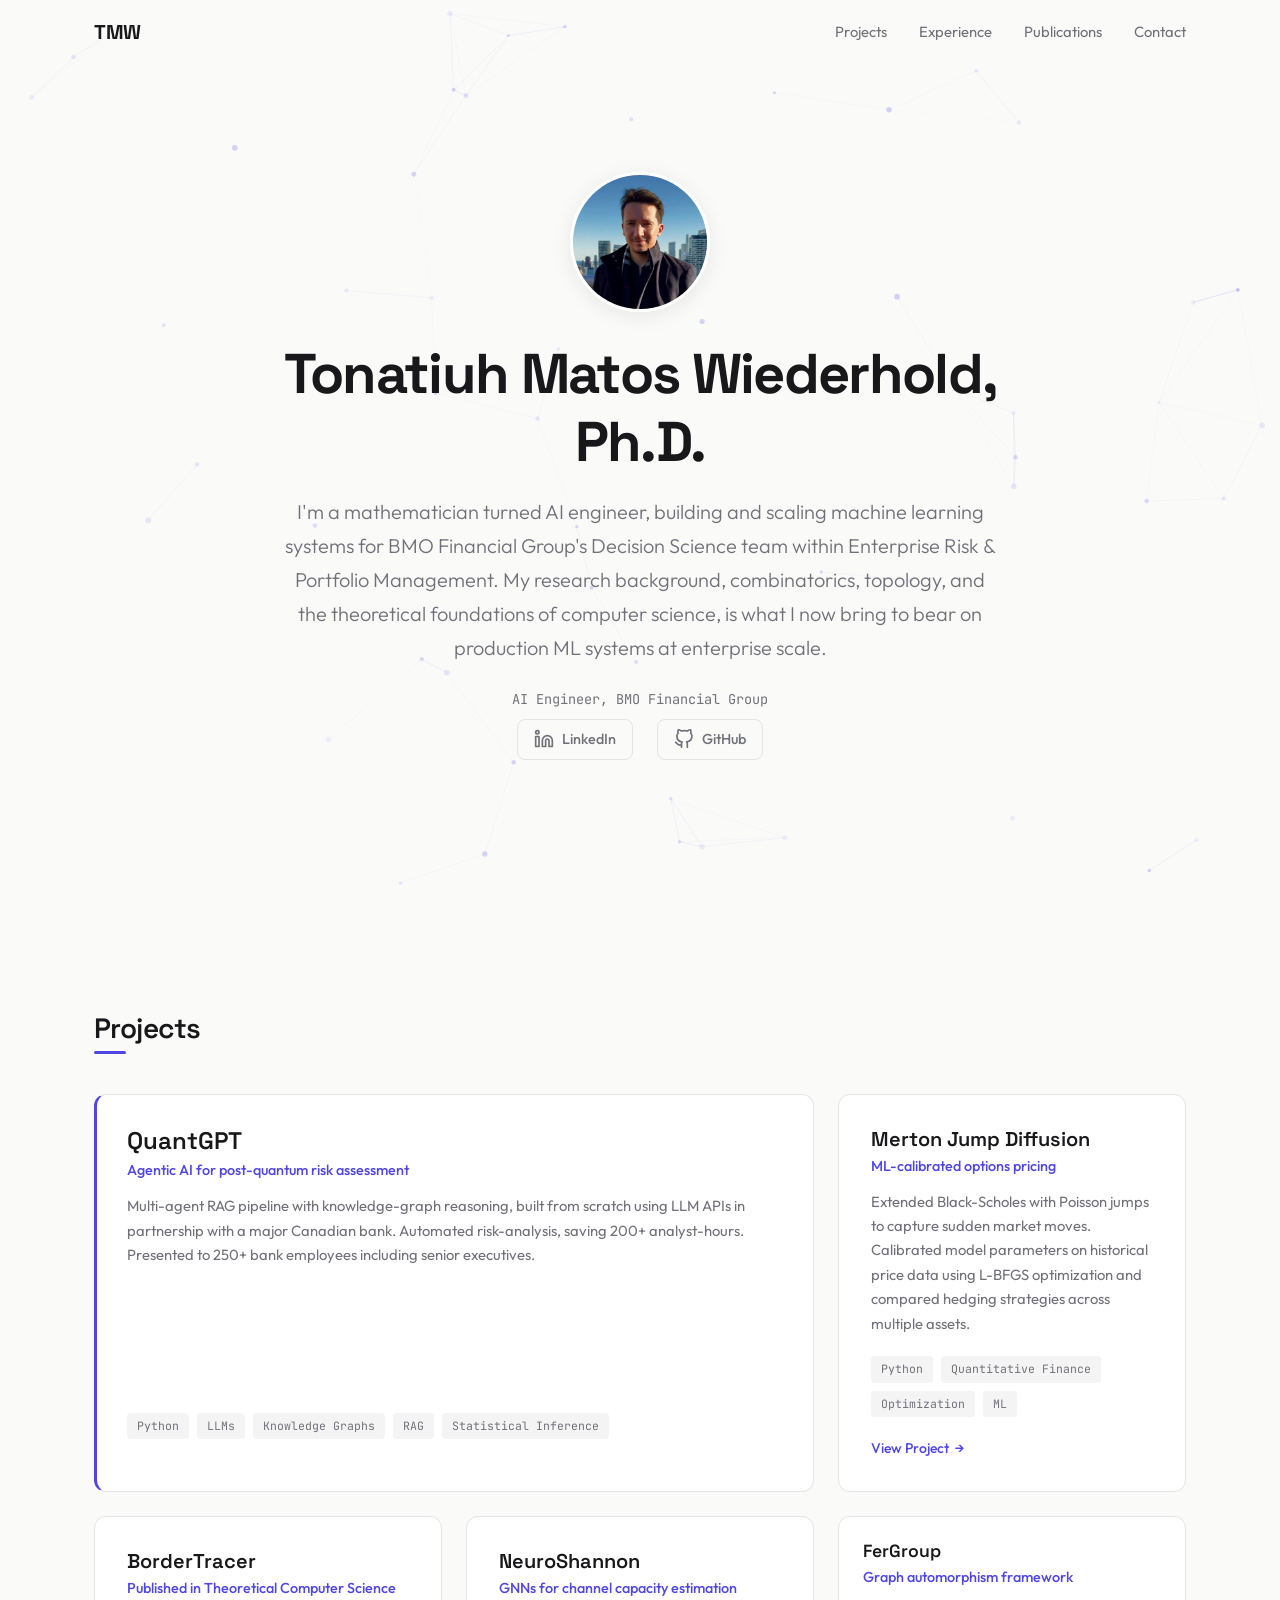
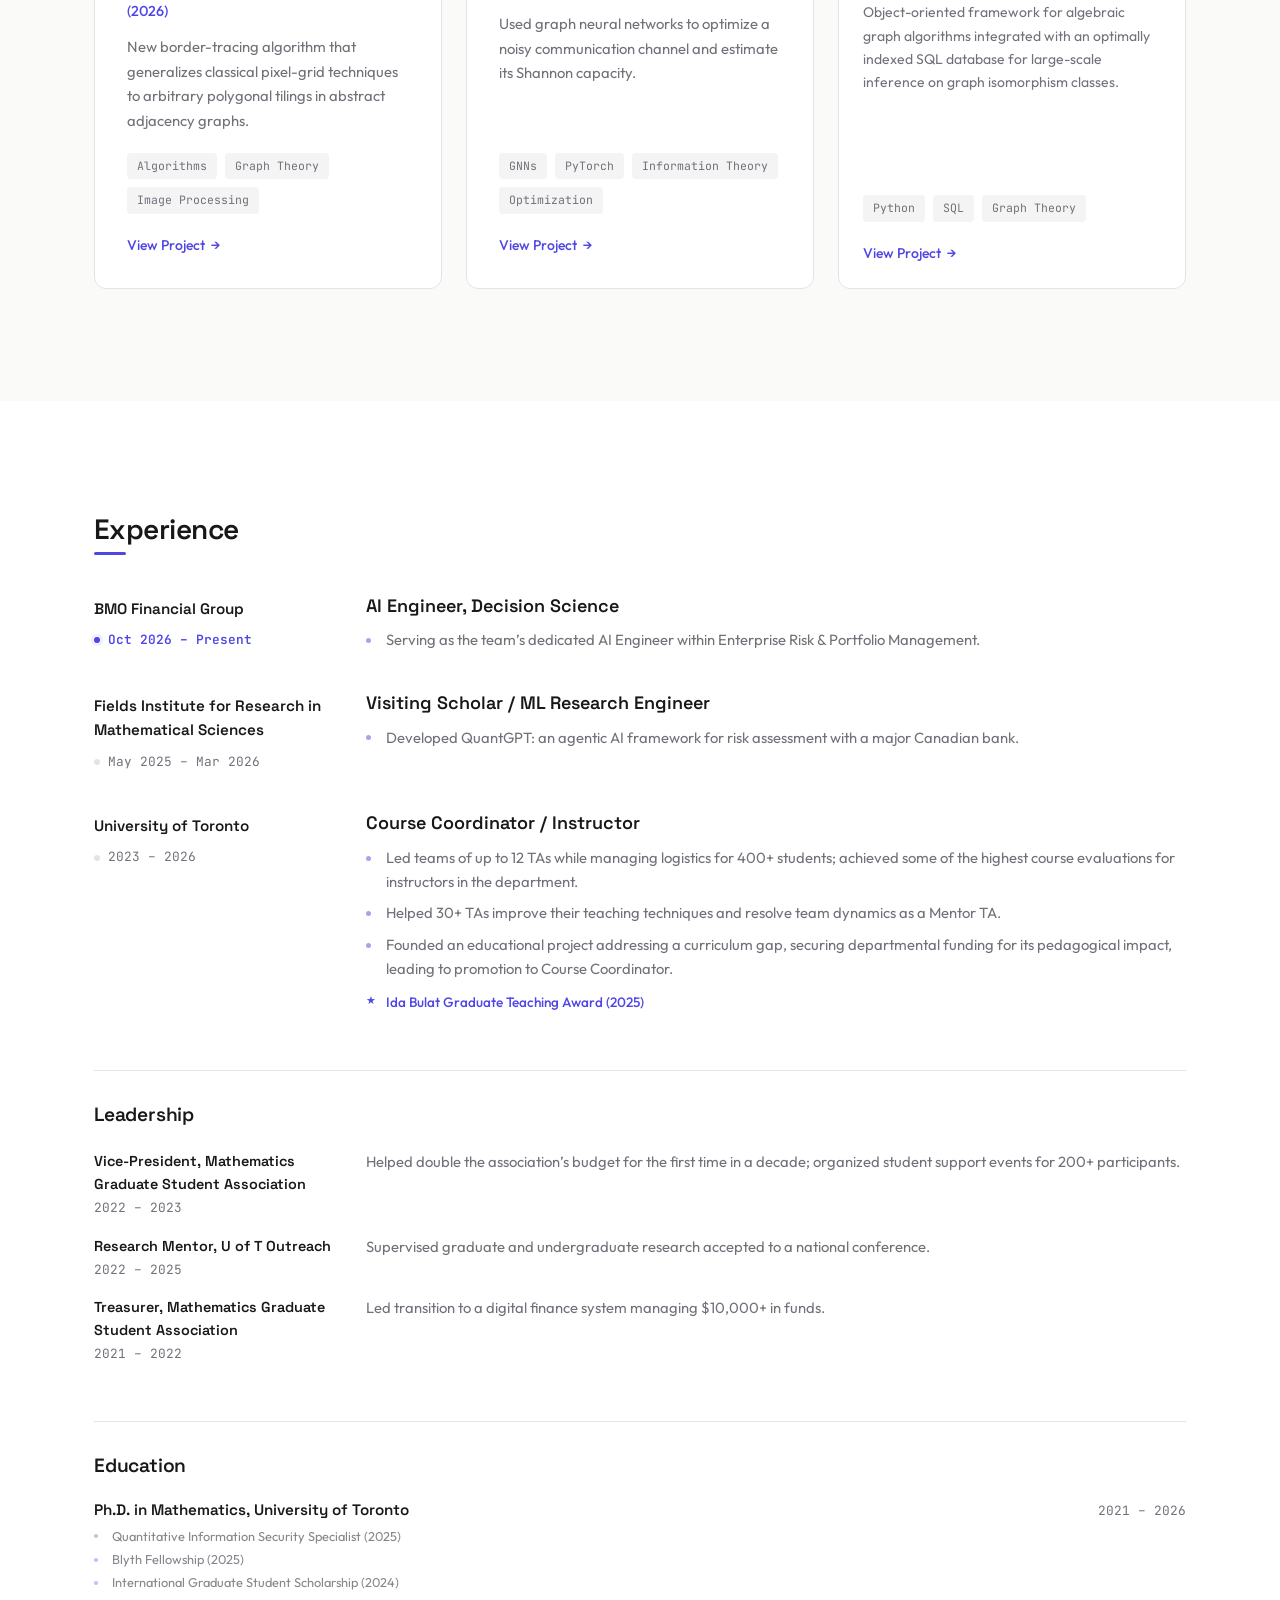
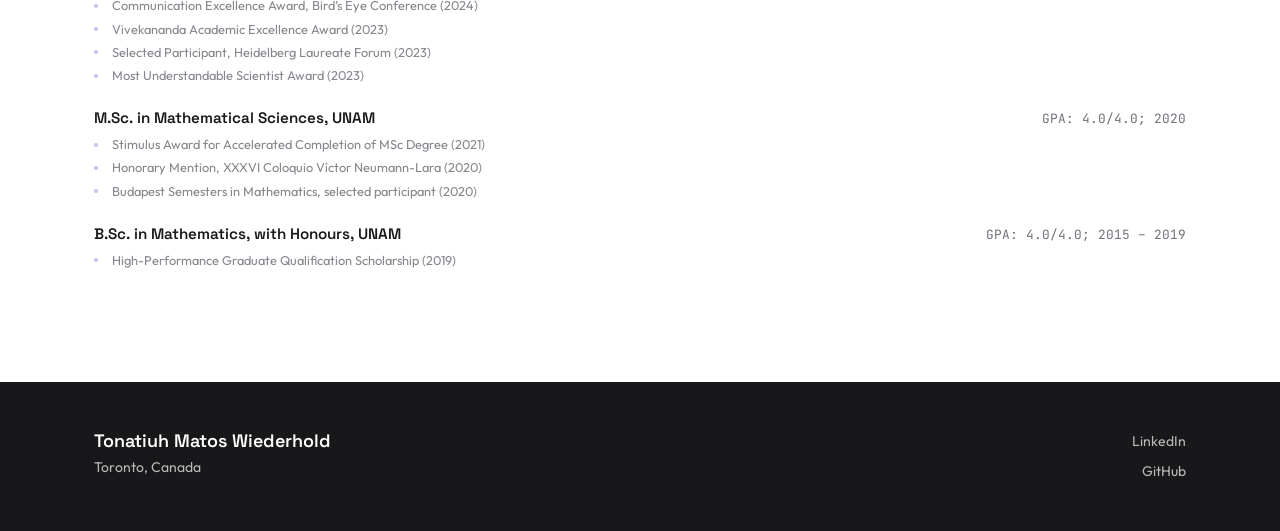
==== commit c7fd82f3: "update tags" ====
--- a/index.html
+++ b/index.html
@@ -37,10 +37,10 @@
   <section class="hero" id="hero">
     <canvas id="graph-canvas"></canvas>
     <div class="hero-content">
-      <img src="images/headshot.jpg" alt="Tonatiuh Matos Wiederhold" class="hero-headshot">
-      <h1 class="hero-name">Tonatiuh Matos Wiederhold</h1>
-      <p class="hero-tagline">I am an AI/ML Research Engineer. Most recently, I developed an agentic AI framework for post-quantum risk assessment for a major Canadian bank. In October 2026, I will be joining BMO Financial Group in Toronto as an AI Engineer.</p>
-      <p class="hero-status">Ph.D. in Mathematics, University of Toronto</p>
+      <img src="images/headshot.jpeg" alt="Tonatiuh Matos Wiederhold" class="hero-headshot">
+      <h1 class="hero-name">Tonatiuh Matos Wiederhold, Ph.D.</h1>
+      <p class="hero-tagline">I'm a mathematician turned AI engineer, building and scaling machine learning systems for BMO Financial Group's Decision Science team within Enterprise Risk &amp; Portfolio Management. My research background, combinatorics, topology, and the theoretical foundations of computer science, is what I now bring to bear on production ML systems at enterprise scale.</p>
+      <p class="hero-status">AI Engineer, BMO Financial Group</p>
       <div class="hero-links">
         <a href="https://linkedin.com/in/tonamatos" target="_blank" rel="noopener" class="hero-link" aria-label="LinkedIn">
           <svg width="20" height="20" viewBox="0 0 24 24" fill="none" stroke="currentColor" stroke-width="2" stroke-linecap="round" stroke-linejoin="round"><path d="M16 8a6 6 0 016 6v7h-4v-7a2 2 0 00-4 0v7h-4v-7a6 6 0 016-6z"/><rect x="2" y="9" width="4" height="12"/><circle cx="4" cy="4" r="2"/></svg>
--- a/css/style.css
+++ b/css/style.css
@@ -448,6 +448,28 @@
   font-family: var(--font-mono);
   font-size: 0.8rem;
   color: var(--text-secondary);
+  display: inline-flex;
+  align-items: center;
+  gap: 0.5rem;
+}
+
+.exp-date::before {
+  content: '';
+  width: 6px;
+  height: 6px;
+  border-radius: 50%;
+  background: var(--border);
+  flex-shrink: 0;
+}
+
+.exp-item.is-current .exp-date {
+  color: var(--accent);
+  font-weight: 600;
+}
+
+.exp-item.is-current .exp-date::before {
+  background: var(--accent);
+  box-shadow: 0 0 0 3px var(--accent-light);
 }
 
 .exp-body h3 {
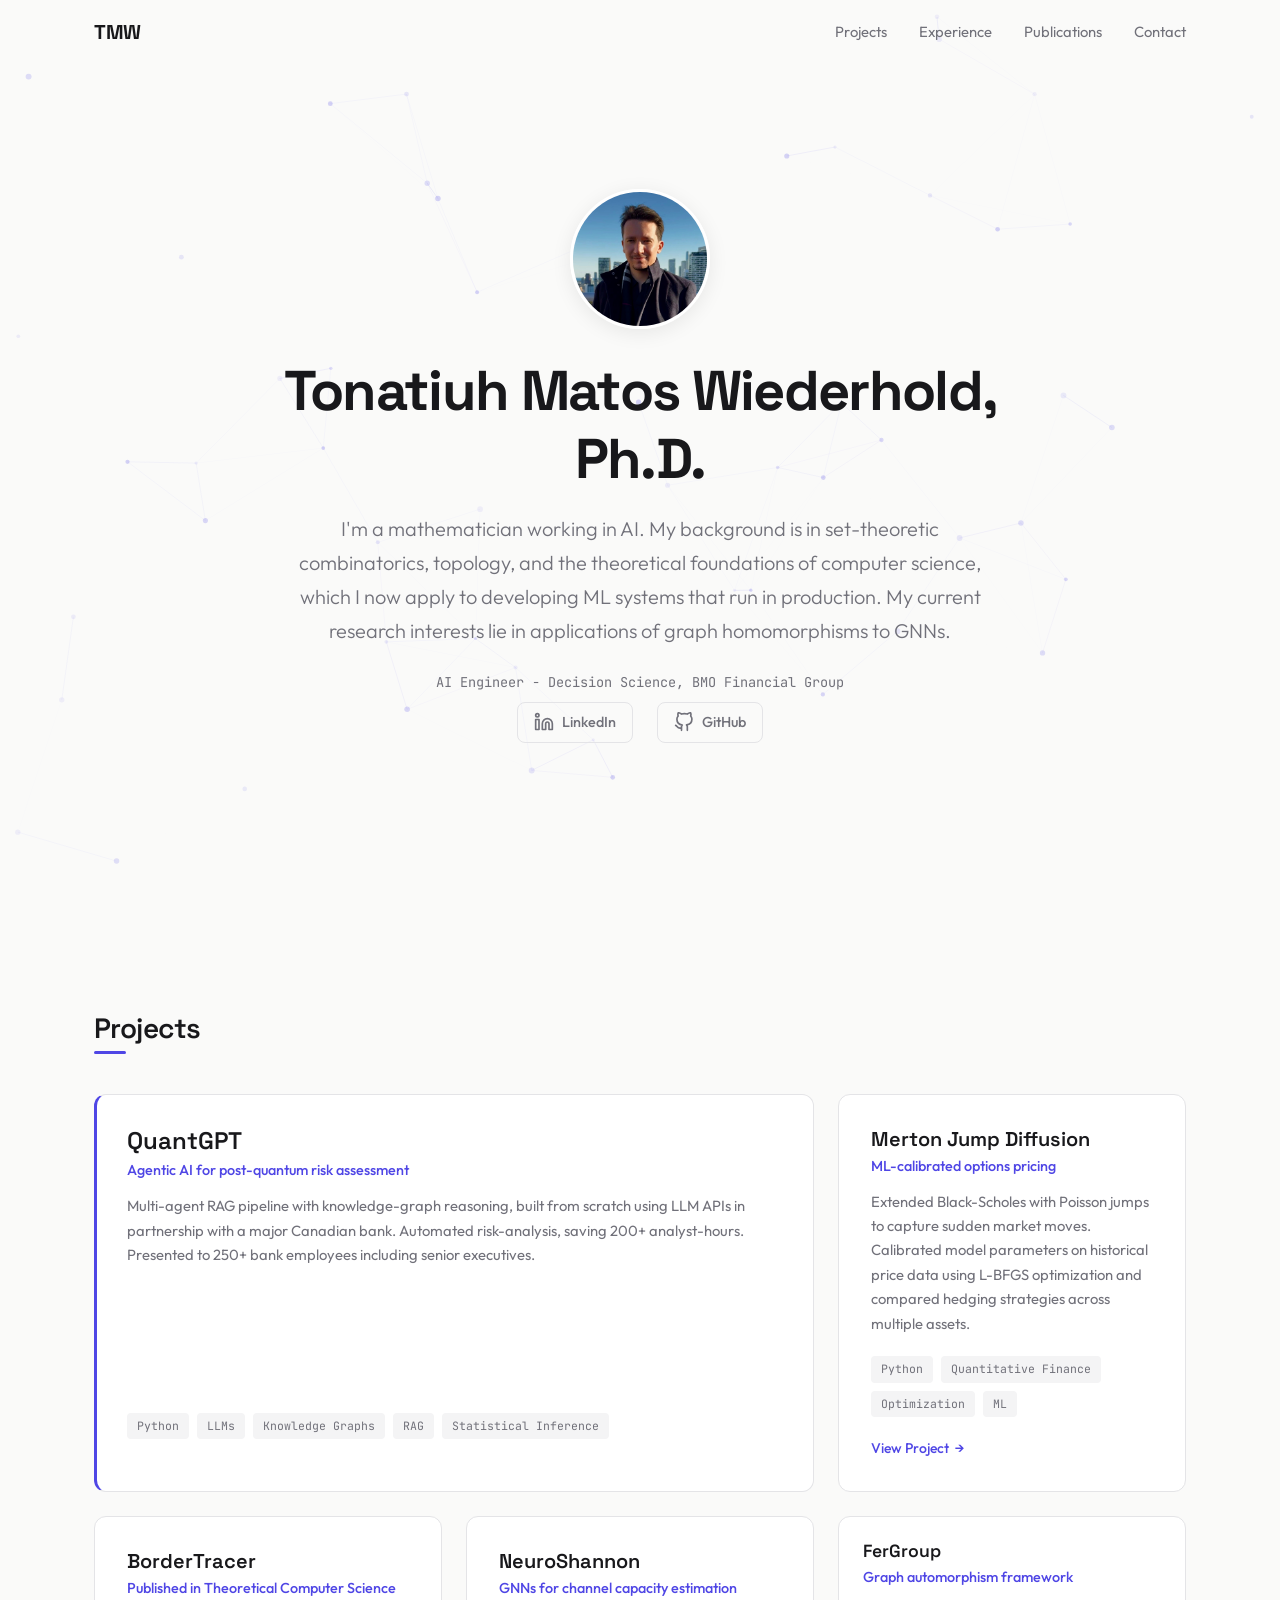
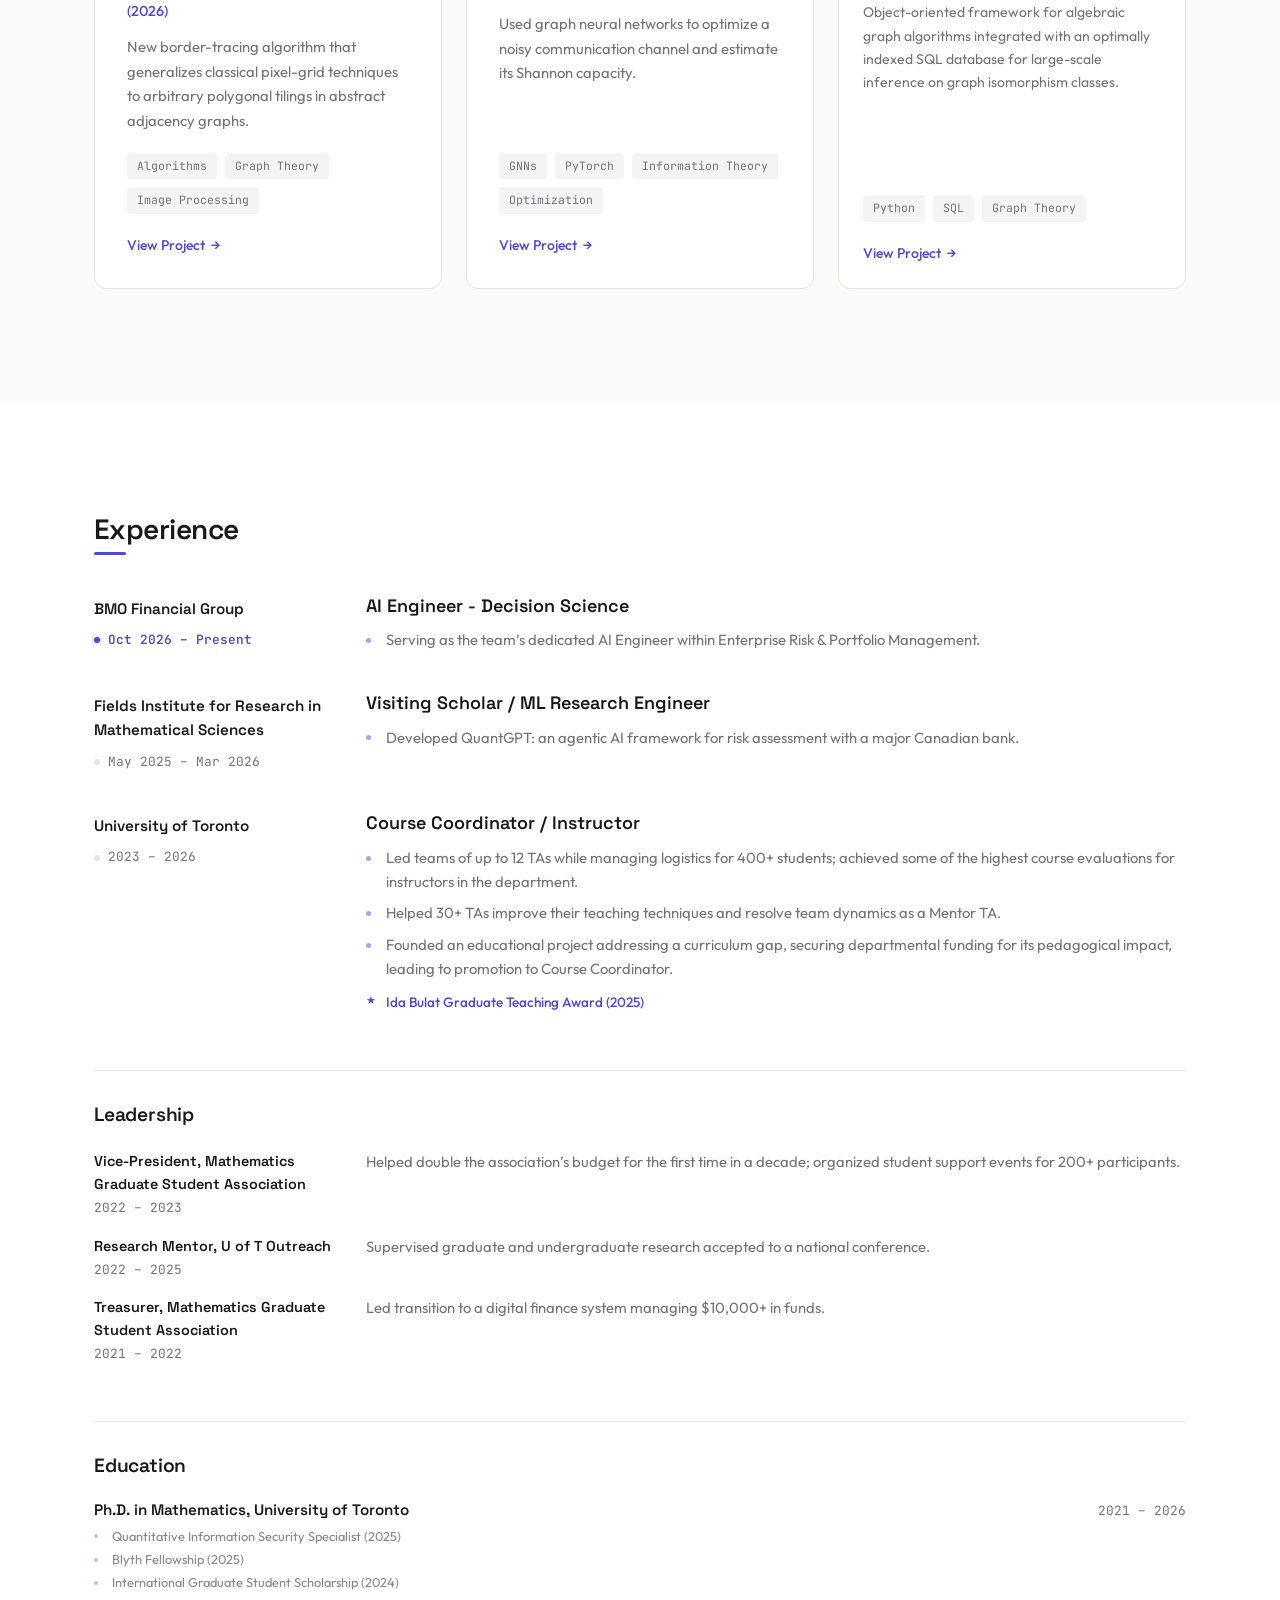
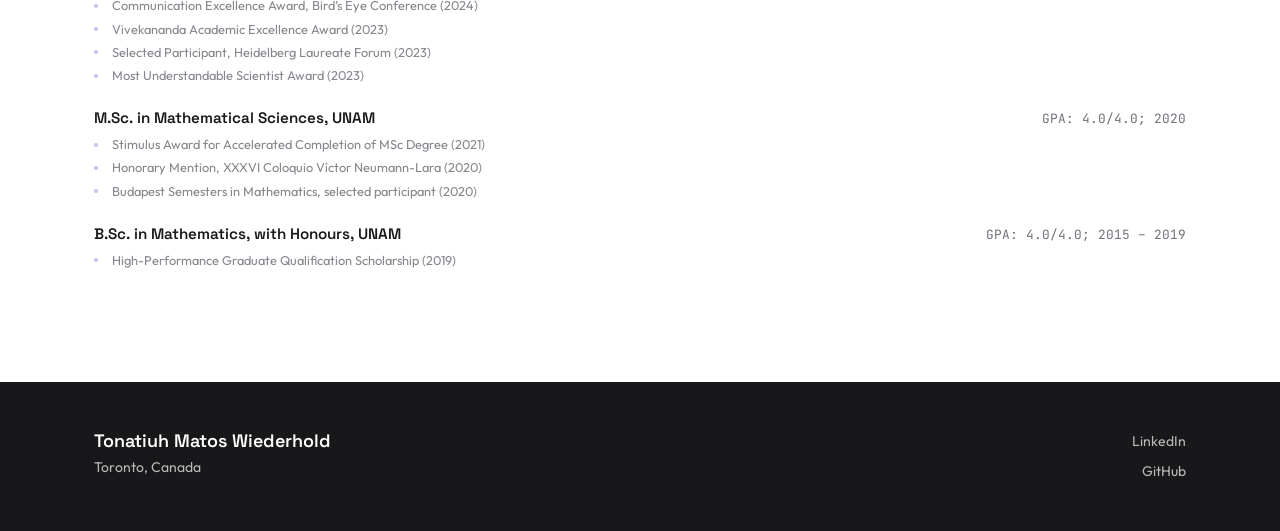
==== commit 2446cc19: "update tagline and fix meta" ====
--- a/index.html
+++ b/index.html
@@ -4,7 +4,7 @@
   <meta charset="UTF-8">
   <meta name="viewport" content="width=device-width, initial-scale=1.0">
   <title>Tonatiuh Matos Wiederhold</title>
-  <meta name="description" content="Mathematician building AI systems, optimization tools, and the mathematical theory that makes them work. PhD candidate at the University of Toronto.">
+  <meta name="description" content="Mathematician turned AI engineer, building production machine learning systems. PhD in Mathematics, University of Toronto.">
   <meta property="og:title" content="Tonatiuh Matos Wiederhold">
   <meta property="og:description" content="Mathematician building AI systems, optimization tools, and the theory behind them.">
   <meta property="og:type" content="website">
@@ -39,8 +39,8 @@
     <div class="hero-content">
       <img src="images/headshot.jpeg" alt="Tonatiuh Matos Wiederhold" class="hero-headshot">
       <h1 class="hero-name">Tonatiuh Matos Wiederhold, Ph.D.</h1>
-      <p class="hero-tagline">I'm a mathematician turned AI engineer, building and scaling machine learning systems for BMO Financial Group's Decision Science team within Enterprise Risk &amp; Portfolio Management. My research background, combinatorics, topology, and the theoretical foundations of computer science, is what I now bring to bear on production ML systems at enterprise scale.</p>
-      <p class="hero-status">AI Engineer, BMO Financial Group</p>
+      <p class="hero-tagline">I'm a mathematician working in AI. My background is in set-theoretic combinatorics, topology, and the theoretical foundations of computer science, which I now apply to developing ML systems that run in production. My current research interests lie in applications of graph homomorphisms to GNNs.</p>
+      <p class="hero-status">AI Engineer - Decision Science, BMO Financial Group</p>
       <div class="hero-links">
         <a href="https://linkedin.com/in/tonamatos" target="_blank" rel="noopener" class="hero-link" aria-label="LinkedIn">
           <svg width="20" height="20" viewBox="0 0 24 24" fill="none" stroke="currentColor" stroke-width="2" stroke-linecap="round" stroke-linejoin="round"><path d="M16 8a6 6 0 016 6v7h-4v-7a2 2 0 00-4 0v7h-4v-7a6 6 0 016-6z"/><rect x="2" y="9" width="4" height="12"/><circle cx="4" cy="4" r="2"/></svg>
